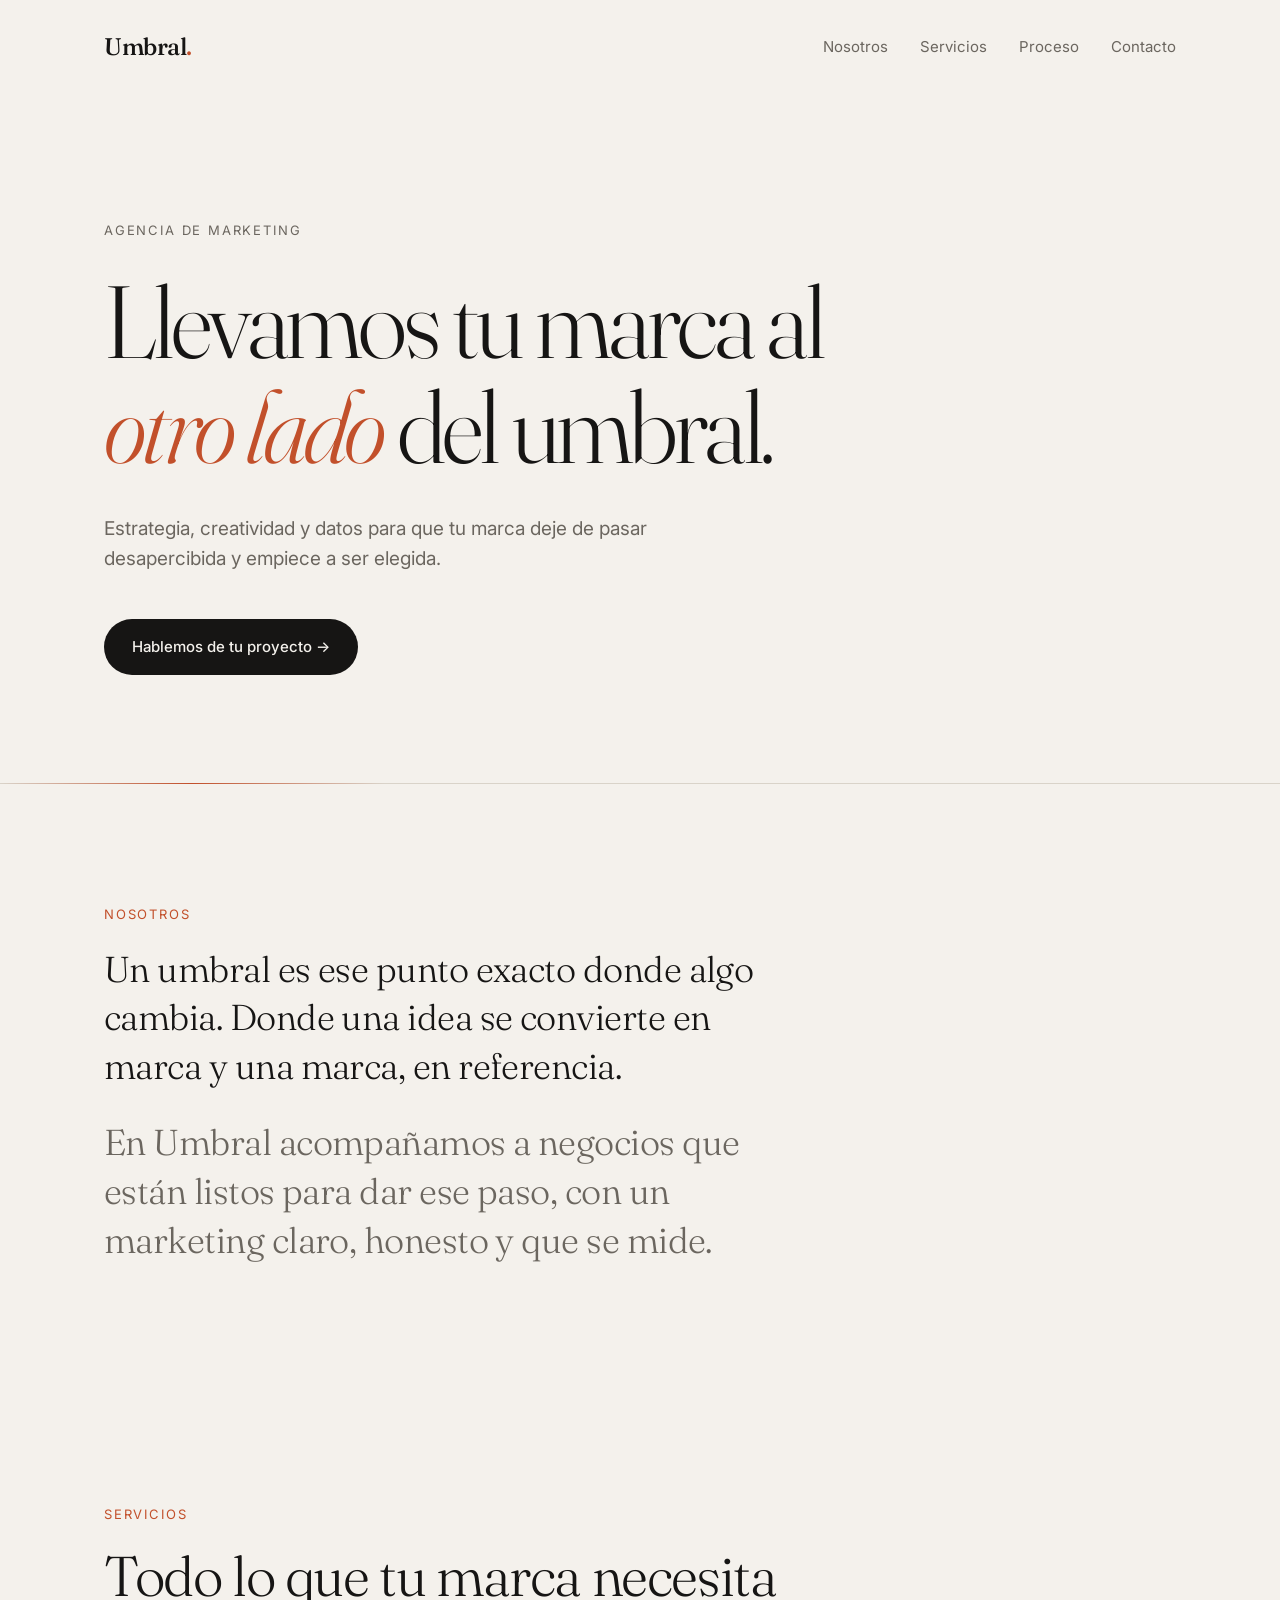
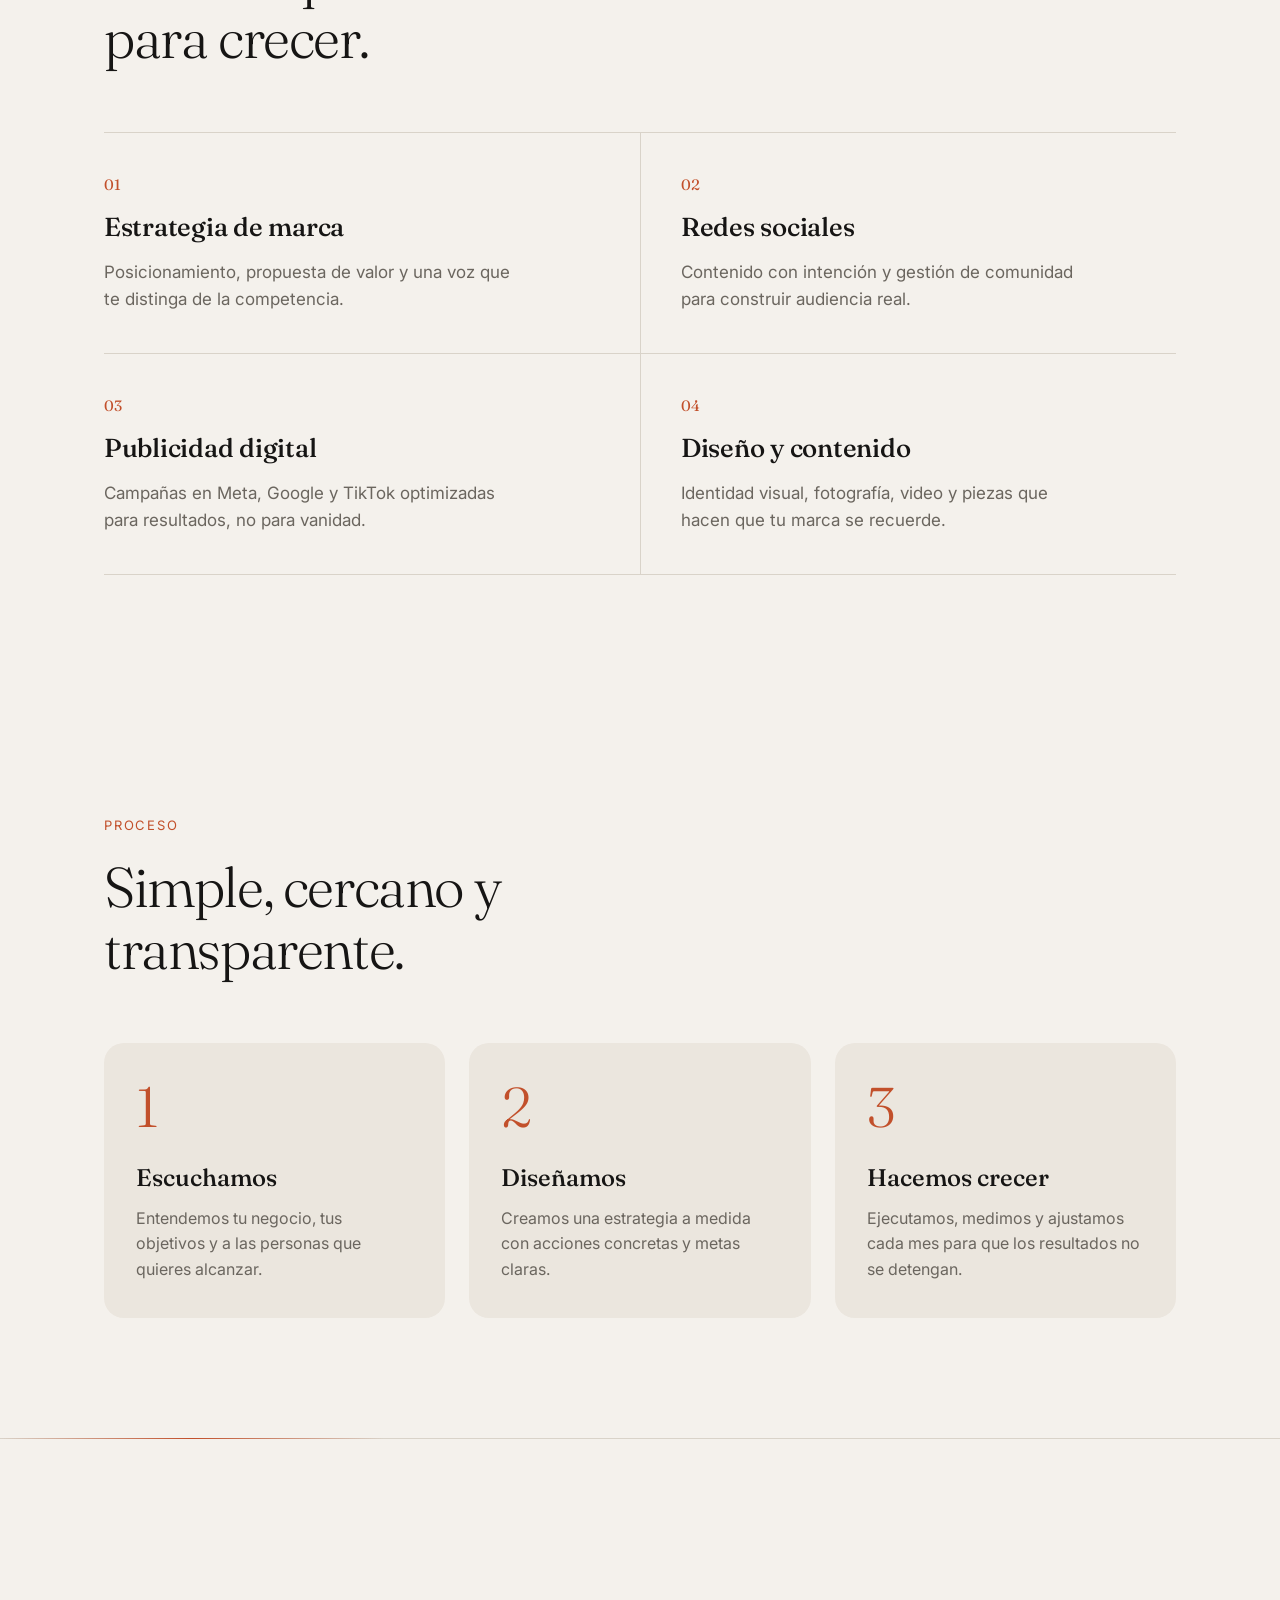
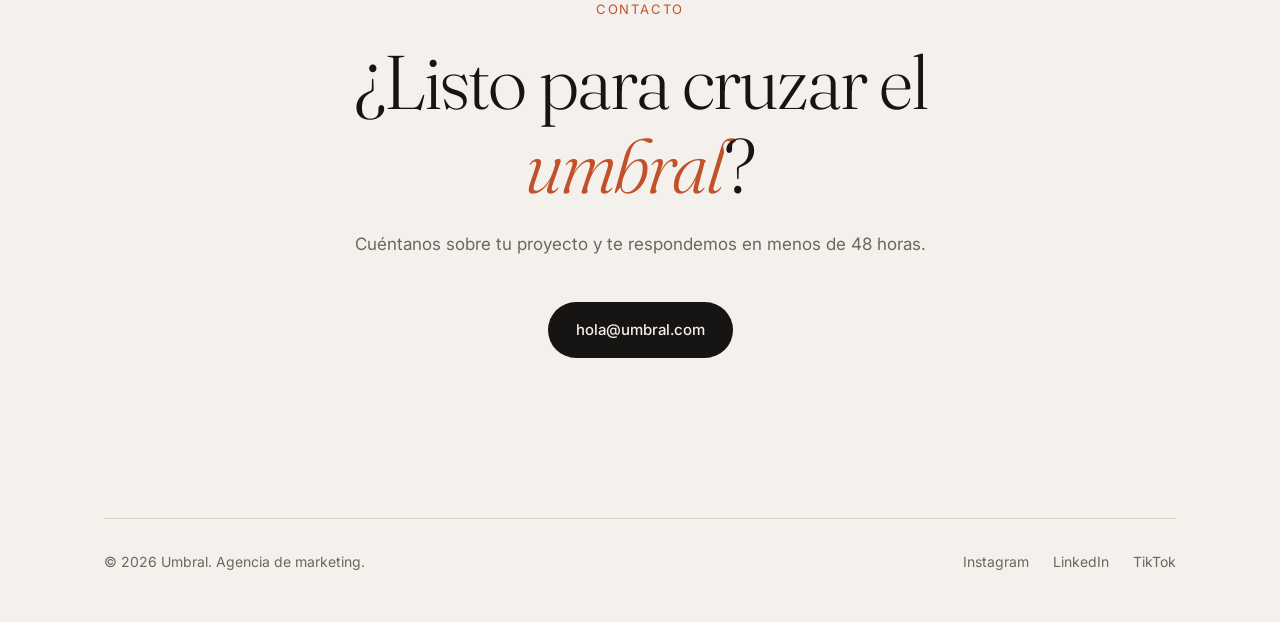
==== index.html @ da2698f1 "Add Umbral landing page Co-Authored-By: Claude Opus 5.5 <noreply@anthropic.com> Claude-Session: http" ====
<!doctype html>
<html lang="es">
<head>
  <meta charset="utf-8">
  <meta name="viewport" content="width=device-width, initial-scale=1">
  <title>Umbral — Agencia de marketing</title>
  <meta name="description" content="Umbral es una agencia de marketing que lleva a las marcas al siguiente nivel: estrategia, contenido, redes y performance.">
  <link rel="preconnect" href="https://fonts.googleapis.com">
  <link rel="preconnect" href="https://fonts.gstatic.com" crossorigin>
  <link href="https://fonts.googleapis.com/css2?family=Fraunces:opsz,wght@9..144,300;9..144,500&family=Inter:wght@400;500&display=swap" rel="stylesheet">
  <style>
    :root {
      --bg: #f4f1ec;
      --ink: #161514;
      --muted: #6b665f;
      --line: #d9d3c9;
      --accent: #c2502b;
      --card: #ebe6de;
      --serif: "Fraunces", Georgia, serif;
      --sans: "Inter", system-ui, -apple-system, sans-serif;
    }
    @media (prefers-color-scheme: dark) {
      :root {
        --bg: #121110;
        --ink: #f1ede6;
        --muted: #9a948b;
        --line: #2c2a27;
        --accent: #e0714b;
        --card: #1b1a18;
      }
    }

    * { box-sizing: border-box; margin: 0; padding: 0; }
    html { scroll-behavior: smooth; }
    body {
      background: var(--bg);
      color: var(--ink);
      font-family: var(--sans);
      font-size: 17px;
      line-height: 1.6;
      -webkit-font-smoothing: antialiased;
    }
    a { color: inherit; text-decoration: none; }
    .wrap { max-width: 1120px; margin: 0 auto; padding: 0 24px; }

    /* Nav */
    nav {
      display: flex; justify-content: space-between; align-items: center;
      padding: 28px 0;
    }
    .logo { font-family: var(--serif); font-size: 24px; font-weight: 500; letter-spacing: -0.02em; }
    .logo span { color: var(--accent); }
    nav ul { list-style: none; display: flex; gap: 32px; font-size: 15px; color: var(--muted); }
    nav ul a:hover { color: var(--ink); }

    /* Hero */
    .hero { padding: 14vh 0 12vh; position: relative; }
    .eyebrow {
      font-size: 13px; letter-spacing: 0.14em; text-transform: uppercase;
      color: var(--muted); margin-bottom: 28px;
    }
    h1 {
      font-family: var(--serif); font-weight: 300;
      font-size: clamp(44px, 8vw, 104px);
      line-height: 1.02; letter-spacing: -0.035em;
      max-width: 14ch;
    }
    h1 em { font-style: italic; color: var(--accent); }
    .hero p {
      margin-top: 36px; max-width: 46ch; color: var(--muted); font-size: 19px;
    }
    .btn {
      display: inline-flex; align-items: center; gap: 10px;
      margin-top: 44px; padding: 16px 28px;
      background: var(--ink); color: var(--bg);
      border-radius: 999px; font-size: 15px; font-weight: 500;
      transition: transform .25s ease, background .25s ease;
    }
    .btn:hover { background: var(--accent); transform: translateY(-2px); }

    /* Threshold line */
    .threshold {
      height: 1px; background: var(--line); position: relative; overflow: hidden;
    }
    .threshold::after {
      content: ""; position: absolute; inset: 0; width: 30%;
      background: linear-gradient(90deg, transparent, var(--accent), transparent);
      animation: sweep 6s ease-in-out infinite;
    }
    @keyframes sweep { from { transform: translateX(-100%); } to { transform: translateX(340%); } }

    /* Sections */
    section { padding: 120px 0; }
    .label {
      font-size: 13px; letter-spacing: 0.14em; text-transform: uppercase;
      color: var(--accent); margin-bottom: 20px;
    }
    h2 {
      font-family: var(--serif); font-weight: 300;
      font-size: clamp(32px, 4.5vw, 56px); line-height: 1.1; letter-spacing: -0.025em;
      max-width: 20ch;
    }

    .manifesto p {
      font-family: var(--serif); font-weight: 300;
      font-size: clamp(24px, 3vw, 36px); line-height: 1.35; letter-spacing: -0.015em;
      max-width: 30ch;
    }
    .manifesto p + p { margin-top: 28px; color: var(--muted); }

    .services-grid {
      display: grid; grid-template-columns: repeat(2, 1fr);
      margin-top: 64px; border-top: 1px solid var(--line);
    }
    .service {
      padding: 40px 40px 40px 0; border-bottom: 1px solid var(--line);
    }
    .service:nth-child(even) { padding: 40px 0 40px 40px; border-left: 1px solid var(--line); }
    .service .num { font-family: var(--serif); color: var(--accent); font-size: 15px; }
    .service h3 {
      font-family: var(--serif); font-weight: 500; font-size: 26px;
      letter-spacing: -0.01em; margin: 10px 0 10px;
    }
    .service p { color: var(--muted); max-width: 38ch; }

    .steps {
      display: grid; grid-template-columns: repeat(3, 1fr); gap: 24px; margin-top: 64px;
    }
    .step { background: var(--card); border-radius: 20px; padding: 36px 32px; }
    .step .num {
      font-family: var(--serif); font-size: 56px; font-weight: 300;
      color: var(--accent); line-height: 1;
    }
    .step h3 { font-family: var(--serif); font-weight: 500; font-size: 24px; margin: 24px 0 8px; }
    .step p { color: var(--muted); font-size: 16px; }

    /* CTA */
    .cta { text-align: center; padding: 160px 0; }
    .cta h2 { margin: 0 auto; max-width: 16ch; font-size: clamp(38px, 6vw, 76px); }
    .cta h2 em { font-style: italic; color: var(--accent); }
    .cta p { color: var(--muted); margin-top: 24px; }

    footer {
      display: flex; justify-content: space-between; flex-wrap: wrap; gap: 16px;
      padding: 32px 0 48px; font-size: 14px; color: var(--muted);
      border-top: 1px solid var(--line);
    }
    footer .links { display: flex; gap: 24px; }
    footer a:hover { color: var(--ink); }

    /* Reveal on scroll */
    .reveal { opacity: 0; transform: translateY(24px); transition: opacity .9s ease, transform .9s ease; }
    .reveal.in { opacity: 1; transform: none; }
    @media (prefers-reduced-motion: reduce) {
      .reveal { opacity: 1; transform: none; transition: none; }
      .threshold::after { animation: none; }
    }

    /* Responsive */
    @media (max-width: 760px) {
      body { font-size: 16px; }
      .wrap { padding: 0 16px; }
      nav ul { display: none; }
      section { padding: 80px 0; }
      .services-grid { grid-template-columns: 1fr; }
      .service, .service:nth-child(even) { padding: 32px 0; border-left: none; }
      .steps { grid-template-columns: 1fr; }
      .cta { padding: 110px 0; }
    }
  </style>
</head>
<body>
  <div class="wrap">
    <nav>
      <a href="#" class="logo">Umbral<span>.</span></a>
      <ul>
        <li><a href="#nosotros">Nosotros</a></li>
        <li><a href="#servicios">Servicios</a></li>
        <li><a href="#proceso">Proceso</a></li>
        <li><a href="#contacto">Contacto</a></li>
      </ul>
    </nav>

    <header class="hero">
      <div class="eyebrow">Agencia de marketing</div>
      <h1>Llevamos tu marca al <em>otro lado</em> del umbral.</h1>
      <p>Estrategia, creatividad y datos para que tu marca deje de pasar desapercibida y empiece a ser elegida.</p>
      <a href="#contacto" class="btn">Hablemos de tu proyecto →</a>
    </header>
  </div>

  <div class="threshold"></div>

  <div class="wrap">
    <section id="nosotros" class="manifesto reveal">
      <div class="label">Nosotros</div>
      <p>Un umbral es ese punto exacto donde algo cambia. Donde una idea se convierte en marca y una marca, en referencia.</p>
      <p>En Umbral acompañamos a negocios que están listos para dar ese paso, con un marketing claro, honesto y que se mide.</p>
    </section>

    <section id="servicios">
      <div class="reveal">
        <div class="label">Servicios</div>
        <h2>Todo lo que tu marca necesita para crecer.</h2>
      </div>
      <div class="services-grid">
        <div class="service reveal">
          <div class="num">01</div>
          <h3>Estrategia de marca</h3>
          <p>Posicionamiento, propuesta de valor y una voz que te distinga de la competencia.</p>
        </div>
        <div class="service reveal">
          <div class="num">02</div>
          <h3>Redes sociales</h3>
          <p>Contenido con intención y gestión de comunidad para construir audiencia real.</p>
        </div>
        <div class="service reveal">
          <div class="num">03</div>
          <h3>Publicidad digital</h3>
          <p>Campañas en Meta, Google y TikTok optimizadas para resultados, no para vanidad.</p>
        </div>
        <div class="service reveal">
          <div class="num">04</div>
          <h3>Diseño y contenido</h3>
          <p>Identidad visual, fotografía, video y piezas que hacen que tu marca se recuerde.</p>
        </div>
      </div>
    </section>

    <section id="proceso">
      <div class="reveal">
        <div class="label">Proceso</div>
        <h2>Simple, cercano y transparente.</h2>
      </div>
      <div class="steps">
        <div class="step reveal">
          <div class="num">1</div>
          <h3>Escuchamos</h3>
          <p>Entendemos tu negocio, tus objetivos y a las personas que quieres alcanzar.</p>
        </div>
        <div class="step reveal">
          <div class="num">2</div>
          <h3>Diseñamos</h3>
          <p>Creamos una estrategia a medida con acciones concretas y metas claras.</p>
        </div>
        <div class="step reveal">
          <div class="num">3</div>
          <h3>Hacemos crecer</h3>
          <p>Ejecutamos, medimos y ajustamos cada mes para que los resultados no se detengan.</p>
        </div>
      </div>
    </section>
  </div>

  <div class="threshold"></div>

  <div class="wrap">
    <section id="contacto" class="cta reveal">
      <div class="label">Contacto</div>
      <h2>¿Listo para cruzar el <em>umbral</em>?</h2>
      <p>Cuéntanos sobre tu proyecto y te respondemos en menos de 48 horas.</p>
      <a href="mailto:hola@umbral.com" class="btn">hola@umbral.com</a>
    </section>

    <footer>
      <span>© <span id="year">2026</span> Umbral. Agencia de marketing.</span>
      <div class="links">
        <a href="#">Instagram</a>
        <a href="#">LinkedIn</a>
        <a href="#">TikTok</a>
      </div>
    </footer>
  </div>

  <script>
    document.getElementById("year").textContent = new Date().getFullYear();
    const io = new IntersectionObserver((entries) => {
      entries.forEach((e) => {
        if (e.isIntersecting) { e.target.classList.add("in"); io.unobserve(e.target); }
      });
    }, { threshold: 0.15 });
    document.querySelectorAll(".reveal").forEach((el) => io.observe(el));
  </script>
</body>
</html>
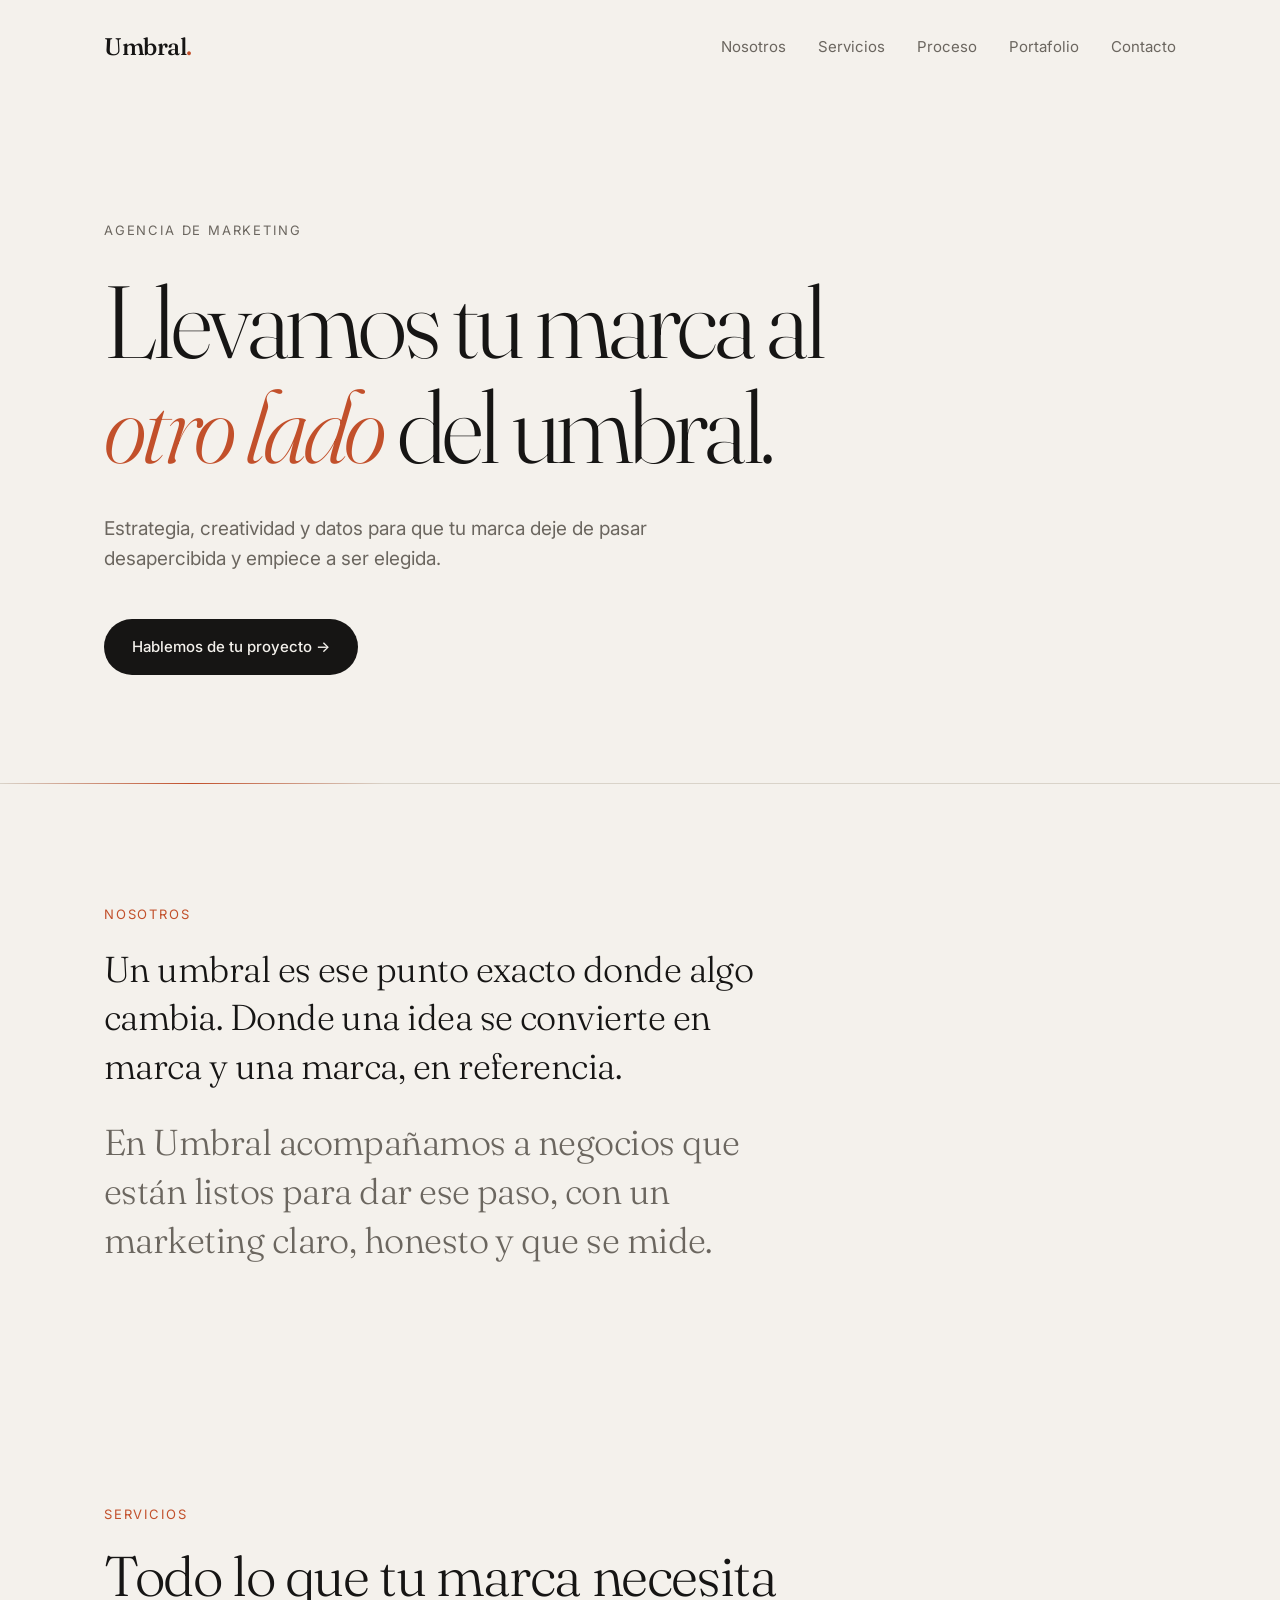
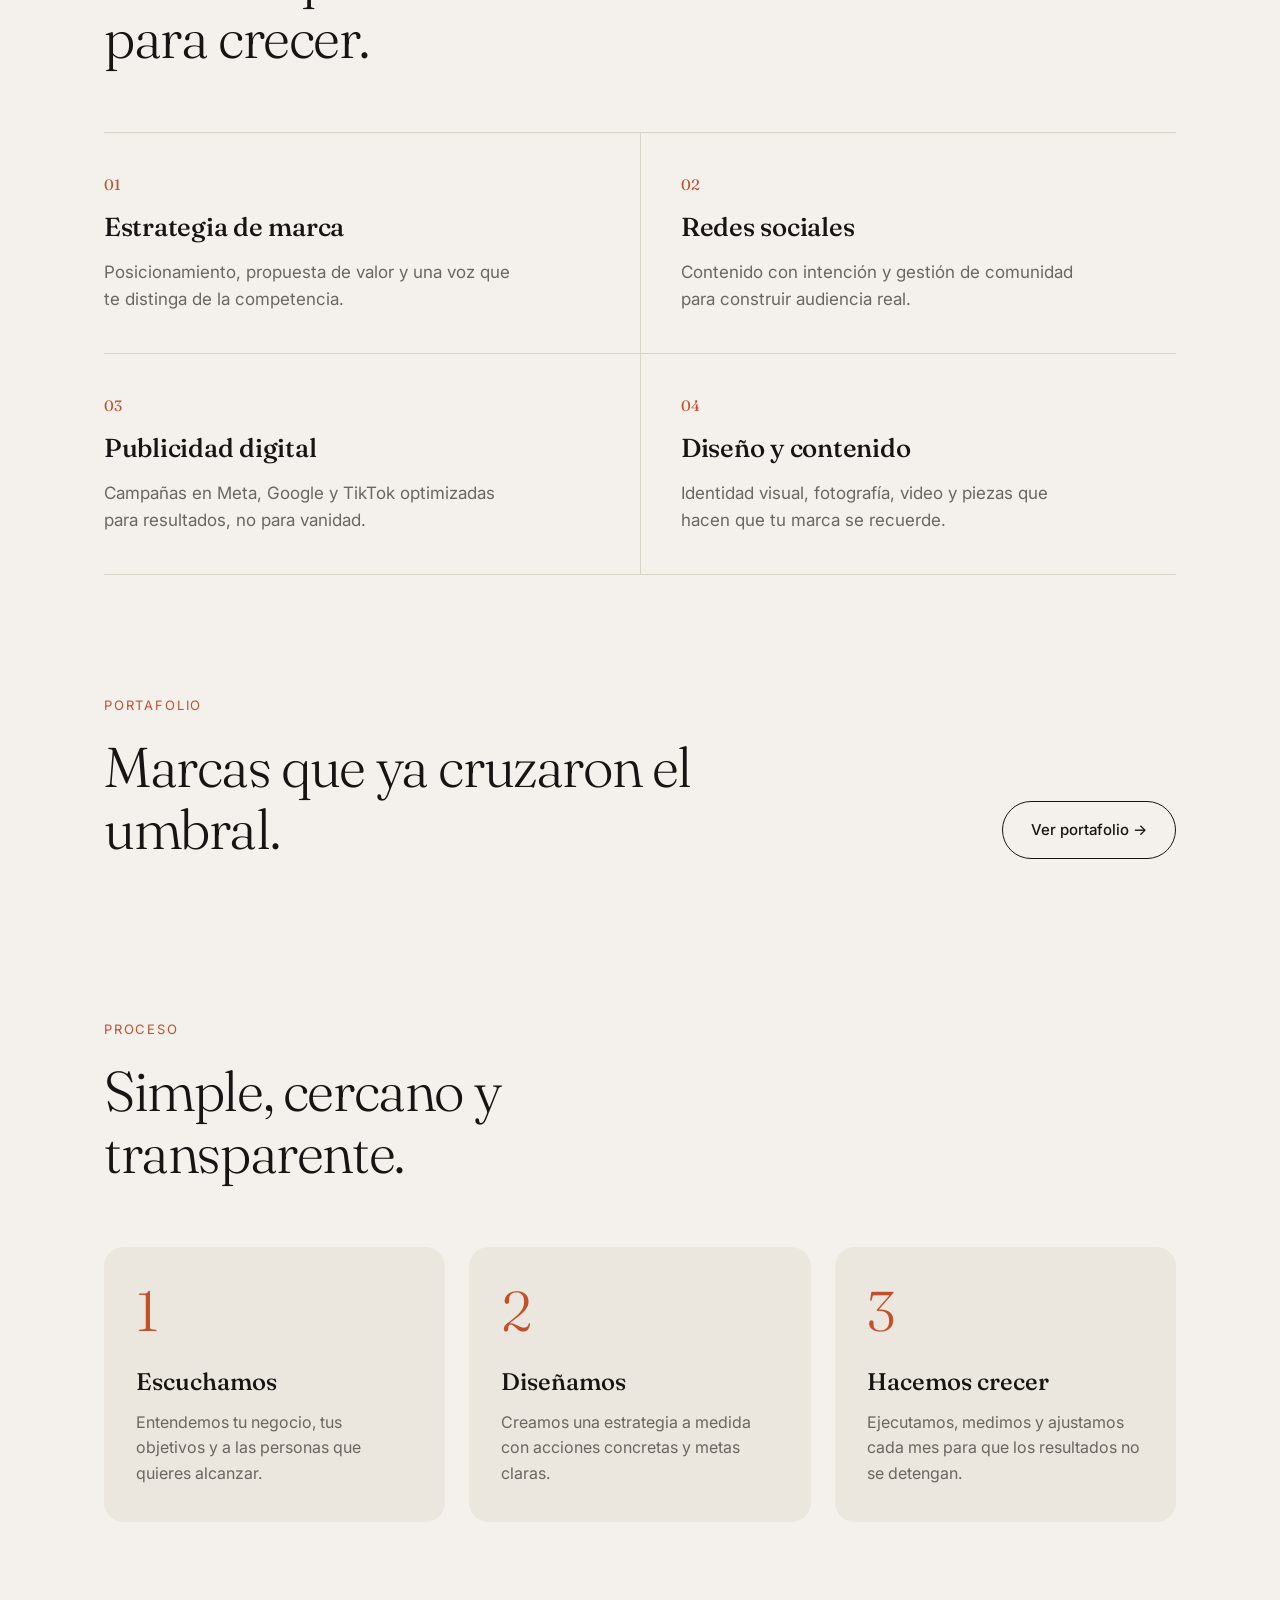
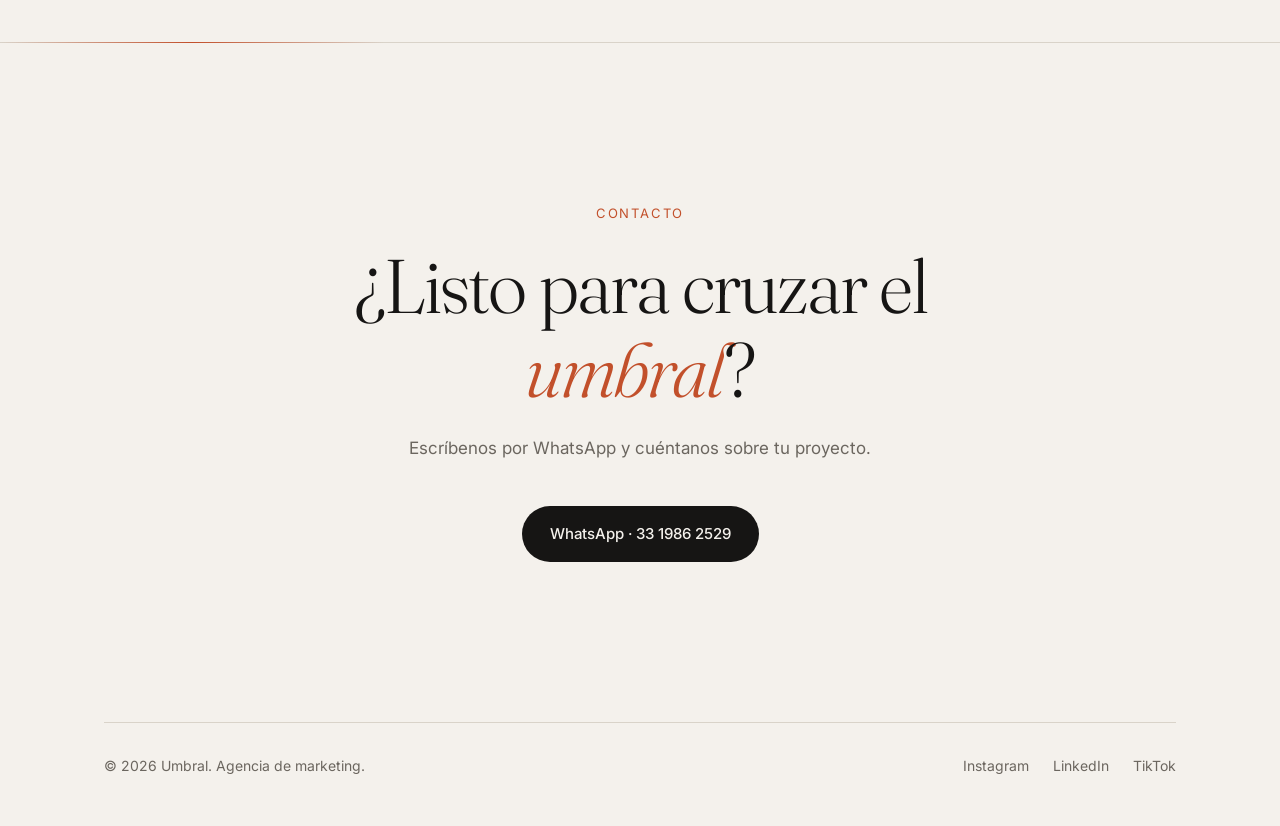
==== commit 20f0ce5e: "Add portfolio page, WhatsApp contact and shared stylesheet Co-Authored-By: Claude Opus 5.5 <noreply@" ====
--- a/index.html
+++ b/index.html
@@ -8,166 +8,7 @@
   <link rel="preconnect" href="https://fonts.googleapis.com">
   <link rel="preconnect" href="https://fonts.gstatic.com" crossorigin>
   <link href="https://fonts.googleapis.com/css2?family=Fraunces:opsz,wght@9..144,300;9..144,500&family=Inter:wght@400;500&display=swap" rel="stylesheet">
-  <style>
-    :root {
-      --bg: #f4f1ec;
-      --ink: #161514;
-      --muted: #6b665f;
-      --line: #d9d3c9;
-      --accent: #c2502b;
-      --card: #ebe6de;
-      --serif: "Fraunces", Georgia, serif;
-      --sans: "Inter", system-ui, -apple-system, sans-serif;
-    }
-    @media (prefers-color-scheme: dark) {
-      :root {
-        --bg: #121110;
-        --ink: #f1ede6;
-        --muted: #9a948b;
-        --line: #2c2a27;
-        --accent: #e0714b;
-        --card: #1b1a18;
-      }
-    }
-
-    * { box-sizing: border-box; margin: 0; padding: 0; }
-    html { scroll-behavior: smooth; }
-    body {
-      background: var(--bg);
-      color: var(--ink);
-      font-family: var(--sans);
-      font-size: 17px;
-      line-height: 1.6;
-      -webkit-font-smoothing: antialiased;
-    }
-    a { color: inherit; text-decoration: none; }
-    .wrap { max-width: 1120px; margin: 0 auto; padding: 0 24px; }
-
-    /* Nav */
-    nav {
-      display: flex; justify-content: space-between; align-items: center;
-      padding: 28px 0;
-    }
-    .logo { font-family: var(--serif); font-size: 24px; font-weight: 500; letter-spacing: -0.02em; }
-    .logo span { color: var(--accent); }
-    nav ul { list-style: none; display: flex; gap: 32px; font-size: 15px; color: var(--muted); }
-    nav ul a:hover { color: var(--ink); }
-
-    /* Hero */
-    .hero { padding: 14vh 0 12vh; position: relative; }
-    .eyebrow {
-      font-size: 13px; letter-spacing: 0.14em; text-transform: uppercase;
-      color: var(--muted); margin-bottom: 28px;
-    }
-    h1 {
-      font-family: var(--serif); font-weight: 300;
-      font-size: clamp(44px, 8vw, 104px);
-      line-height: 1.02; letter-spacing: -0.035em;
-      max-width: 14ch;
-    }
-    h1 em { font-style: italic; color: var(--accent); }
-    .hero p {
-      margin-top: 36px; max-width: 46ch; color: var(--muted); font-size: 19px;
-    }
-    .btn {
-      display: inline-flex; align-items: center; gap: 10px;
-      margin-top: 44px; padding: 16px 28px;
-      background: var(--ink); color: var(--bg);
-      border-radius: 999px; font-size: 15px; font-weight: 500;
-      transition: transform .25s ease, background .25s ease;
-    }
-    .btn:hover { background: var(--accent); transform: translateY(-2px); }
-
-    /* Threshold line */
-    .threshold {
-      height: 1px; background: var(--line); position: relative; overflow: hidden;
-    }
-    .threshold::after {
-      content: ""; position: absolute; inset: 0; width: 30%;
-      background: linear-gradient(90deg, transparent, var(--accent), transparent);
-      animation: sweep 6s ease-in-out infinite;
-    }
-    @keyframes sweep { from { transform: translateX(-100%); } to { transform: translateX(340%); } }
-
-    /* Sections */
-    section { padding: 120px 0; }
-    .label {
-      font-size: 13px; letter-spacing: 0.14em; text-transform: uppercase;
-      color: var(--accent); margin-bottom: 20px;
-    }
-    h2 {
-      font-family: var(--serif); font-weight: 300;
-      font-size: clamp(32px, 4.5vw, 56px); line-height: 1.1; letter-spacing: -0.025em;
-      max-width: 20ch;
-    }
-
-    .manifesto p {
-      font-family: var(--serif); font-weight: 300;
-      font-size: clamp(24px, 3vw, 36px); line-height: 1.35; letter-spacing: -0.015em;
-      max-width: 30ch;
-    }
-    .manifesto p + p { margin-top: 28px; color: var(--muted); }
-
-    .services-grid {
-      display: grid; grid-template-columns: repeat(2, 1fr);
-      margin-top: 64px; border-top: 1px solid var(--line);
-    }
-    .service {
-      padding: 40px 40px 40px 0; border-bottom: 1px solid var(--line);
-    }
-    .service:nth-child(even) { padding: 40px 0 40px 40px; border-left: 1px solid var(--line); }
-    .service .num { font-family: var(--serif); color: var(--accent); font-size: 15px; }
-    .service h3 {
-      font-family: var(--serif); font-weight: 500; font-size: 26px;
-      letter-spacing: -0.01em; margin: 10px 0 10px;
-    }
-    .service p { color: var(--muted); max-width: 38ch; }
-
-    .steps {
-      display: grid; grid-template-columns: repeat(3, 1fr); gap: 24px; margin-top: 64px;
-    }
-    .step { background: var(--card); border-radius: 20px; padding: 36px 32px; }
-    .step .num {
-      font-family: var(--serif); font-size: 56px; font-weight: 300;
-      color: var(--accent); line-height: 1;
-    }
-    .step h3 { font-family: var(--serif); font-weight: 500; font-size: 24px; margin: 24px 0 8px; }
-    .step p { color: var(--muted); font-size: 16px; }
-
-    /* CTA */
-    .cta { text-align: center; padding: 160px 0; }
-    .cta h2 { margin: 0 auto; max-width: 16ch; font-size: clamp(38px, 6vw, 76px); }
-    .cta h2 em { font-style: italic; color: var(--accent); }
-    .cta p { color: var(--muted); margin-top: 24px; }
-
-    footer {
-      display: flex; justify-content: space-between; flex-wrap: wrap; gap: 16px;
-      padding: 32px 0 48px; font-size: 14px; color: var(--muted);
-      border-top: 1px solid var(--line);
-    }
-    footer .links { display: flex; gap: 24px; }
-    footer a:hover { color: var(--ink); }
-
-    /* Reveal on scroll */
-    .reveal { opacity: 0; transform: translateY(24px); transition: opacity .9s ease, transform .9s ease; }
-    .reveal.in { opacity: 1; transform: none; }
-    @media (prefers-reduced-motion: reduce) {
-      .reveal { opacity: 1; transform: none; transition: none; }
-      .threshold::after { animation: none; }
-    }
-
-    /* Responsive */
-    @media (max-width: 760px) {
-      body { font-size: 16px; }
-      .wrap { padding: 0 16px; }
-      nav ul { display: none; }
-      section { padding: 80px 0; }
-      .services-grid { grid-template-columns: 1fr; }
-      .service, .service:nth-child(even) { padding: 32px 0; border-left: none; }
-      .steps { grid-template-columns: 1fr; }
-      .cta { padding: 110px 0; }
-    }
-  </style>
+  <link rel="stylesheet" href="styles.css">
 </head>
 <body>
   <div class="wrap">
@@ -177,6 +18,7 @@
         <li><a href="#nosotros">Nosotros</a></li>
         <li><a href="#servicios">Servicios</a></li>
         <li><a href="#proceso">Proceso</a></li>
+        <li><a href="portafolio.html">Portafolio</a></li>
         <li><a href="#contacto">Contacto</a></li>
       </ul>
     </nav>
@@ -227,6 +69,14 @@
       </div>
     </section>
 
+    <section class="teaser reveal">
+      <div>
+        <div class="label">Portafolio</div>
+        <h2>Marcas que ya cruzaron el umbral.</h2>
+      </div>
+      <a href="portafolio.html" class="btn btn-outline">Ver portafolio →</a>
+    </section>
+
     <section id="proceso">
       <div class="reveal">
         <div class="label">Proceso</div>
@@ -258,8 +108,8 @@
     <section id="contacto" class="cta reveal">
       <div class="label">Contacto</div>
       <h2>¿Listo para cruzar el <em>umbral</em>?</h2>
-      <p>Cuéntanos sobre tu proyecto y te respondemos en menos de 48 horas.</p>
-      <a href="mailto:hola@umbral.com" class="btn">hola@umbral.com</a>
+      <p>Escríbenos por WhatsApp y cuéntanos sobre tu proyecto.</p>
+      <a href="https://wa.me/523319862529?text=Hola%20Umbral%2C%20me%20interesa%20hablar%20sobre%20un%20proyecto." class="btn" target="_blank" rel="noopener">WhatsApp · 33 1986 2529</a>
     </section>
 
     <footer>
--- a/styles.css
+++ b/styles.css
@@ -0,0 +1,214 @@
+:root {
+  --bg: #f4f1ec;
+  --ink: #161514;
+  --muted: #6b665f;
+  --line: #d9d3c9;
+  --accent: #c2502b;
+  --card: #ebe6de;
+  --serif: "Fraunces", Georgia, serif;
+  --sans: "Inter", system-ui, -apple-system, sans-serif;
+}
+@media (prefers-color-scheme: dark) {
+  :root {
+    --bg: #121110;
+    --ink: #f1ede6;
+    --muted: #9a948b;
+    --line: #2c2a27;
+    --accent: #e0714b;
+    --card: #1b1a18;
+  }
+}
+
+* { box-sizing: border-box; margin: 0; padding: 0; }
+html { scroll-behavior: smooth; }
+body {
+  background: var(--bg);
+  color: var(--ink);
+  font-family: var(--sans);
+  font-size: 17px;
+  line-height: 1.6;
+  -webkit-font-smoothing: antialiased;
+}
+a { color: inherit; text-decoration: none; }
+.wrap { max-width: 1120px; margin: 0 auto; padding: 0 24px; }
+
+/* Nav */
+nav {
+  display: flex; justify-content: space-between; align-items: center;
+  padding: 28px 0;
+}
+.logo { font-family: var(--serif); font-size: 24px; font-weight: 500; letter-spacing: -0.02em; }
+.logo span { color: var(--accent); }
+nav ul { list-style: none; display: flex; gap: 32px; font-size: 15px; color: var(--muted); }
+nav ul a:hover { color: var(--ink); }
+
+/* Hero */
+.hero { padding: 14vh 0 12vh; position: relative; }
+.eyebrow {
+  font-size: 13px; letter-spacing: 0.14em; text-transform: uppercase;
+  color: var(--muted); margin-bottom: 28px;
+}
+h1 {
+  font-family: var(--serif); font-weight: 300;
+  font-size: clamp(44px, 8vw, 104px);
+  line-height: 1.02; letter-spacing: -0.035em;
+  max-width: 14ch;
+}
+h1 em { font-style: italic; color: var(--accent); }
+.hero p {
+  margin-top: 36px; max-width: 46ch; color: var(--muted); font-size: 19px;
+}
+.btn {
+  display: inline-flex; align-items: center; gap: 10px;
+  margin-top: 44px; padding: 16px 28px;
+  background: var(--ink); color: var(--bg);
+  border-radius: 999px; font-size: 15px; font-weight: 500;
+  transition: transform .25s ease, background .25s ease;
+}
+.btn:hover { background: var(--accent); transform: translateY(-2px); }
+
+/* Threshold line */
+.threshold {
+  height: 1px; background: var(--line); position: relative; overflow: hidden;
+}
+.threshold::after {
+  content: ""; position: absolute; inset: 0; width: 30%;
+  background: linear-gradient(90deg, transparent, var(--accent), transparent);
+  animation: sweep 6s ease-in-out infinite;
+}
+@keyframes sweep { from { transform: translateX(-100%); } to { transform: translateX(340%); } }
+
+/* Sections */
+section { padding: 120px 0; }
+.label {
+  font-size: 13px; letter-spacing: 0.14em; text-transform: uppercase;
+  color: var(--accent); margin-bottom: 20px;
+}
+h2 {
+  font-family: var(--serif); font-weight: 300;
+  font-size: clamp(32px, 4.5vw, 56px); line-height: 1.1; letter-spacing: -0.025em;
+  max-width: 20ch;
+}
+
+.manifesto p {
+  font-family: var(--serif); font-weight: 300;
+  font-size: clamp(24px, 3vw, 36px); line-height: 1.35; letter-spacing: -0.015em;
+  max-width: 30ch;
+}
+.manifesto p + p { margin-top: 28px; color: var(--muted); }
+
+.services-grid {
+  display: grid; grid-template-columns: repeat(2, 1fr);
+  margin-top: 64px; border-top: 1px solid var(--line);
+}
+.service {
+  padding: 40px 40px 40px 0; border-bottom: 1px solid var(--line);
+}
+.service:nth-child(even) { padding: 40px 0 40px 40px; border-left: 1px solid var(--line); }
+.service .num { font-family: var(--serif); color: var(--accent); font-size: 15px; }
+.service h3 {
+  font-family: var(--serif); font-weight: 500; font-size: 26px;
+  letter-spacing: -0.01em; margin: 10px 0 10px;
+}
+.service p { color: var(--muted); max-width: 38ch; }
+
+.steps {
+  display: grid; grid-template-columns: repeat(3, 1fr); gap: 24px; margin-top: 64px;
+}
+.step { background: var(--card); border-radius: 20px; padding: 36px 32px; }
+.step .num {
+  font-family: var(--serif); font-size: 56px; font-weight: 300;
+  color: var(--accent); line-height: 1;
+}
+.step h3 { font-family: var(--serif); font-weight: 500; font-size: 24px; margin: 24px 0 8px; }
+.step p { color: var(--muted); font-size: 16px; }
+
+/* CTA */
+.cta { text-align: center; padding: 160px 0; }
+.cta h2 { margin: 0 auto; max-width: 16ch; font-size: clamp(38px, 6vw, 76px); }
+.cta h2 em { font-style: italic; color: var(--accent); }
+.cta p { color: var(--muted); margin-top: 24px; }
+
+footer {
+  display: flex; justify-content: space-between; flex-wrap: wrap; gap: 16px;
+  padding: 32px 0 48px; font-size: 14px; color: var(--muted);
+  border-top: 1px solid var(--line);
+}
+footer .links { display: flex; gap: 24px; }
+footer a:hover { color: var(--ink); }
+
+/* Reveal on scroll */
+.reveal { opacity: 0; transform: translateY(24px); transition: opacity .9s ease, transform .9s ease; }
+.reveal.in { opacity: 1; transform: none; }
+@media (prefers-reduced-motion: reduce) {
+  .reveal { opacity: 1; transform: none; transition: none; }
+  .threshold::after { animation: none; }
+}
+
+/* Responsive */
+@media (max-width: 760px) {
+  body { font-size: 16px; }
+  .wrap { padding: 0 16px; }
+  nav ul { display: none; }
+  section { padding: 80px 0; }
+  .services-grid { grid-template-columns: 1fr; }
+  .service, .service:nth-child(even) { padding: 32px 0; border-left: none; }
+  .steps { grid-template-columns: 1fr; }
+  .cta { padding: 110px 0; }
+}
+  
+
+/* Shared extras */
+.btn-outline { background: transparent; color: var(--ink); border: 1px solid var(--ink); }
+.btn-outline:hover { background: var(--ink); color: var(--bg); border-color: var(--ink); }
+nav ul a.active { color: var(--ink); }
+
+.teaser {
+  display: flex; justify-content: space-between; align-items: flex-end; gap: 32px; flex-wrap: wrap;
+  padding: 0 0 40px;
+}
+.teaser .btn { margin-top: 0; }
+
+/* Portfolio page */
+.page-head { padding: 12vh 0 64px; }
+.page-head h1 { font-size: clamp(44px, 7vw, 88px); max-width: 16ch; }
+.page-head p { margin-top: 28px; max-width: 48ch; color: var(--muted); font-size: 19px; }
+
+.filters { display: flex; flex-wrap: wrap; gap: 10px; margin-bottom: 40px; }
+.filters button {
+  font: inherit; font-size: 14px; color: var(--muted); background: transparent;
+  border: 1px solid var(--line); border-radius: 999px; padding: 8px 18px; cursor: pointer;
+  transition: all .2s ease;
+}
+.filters button:hover { color: var(--ink); border-color: var(--ink); }
+.filters button.on { background: var(--ink); color: var(--bg); border-color: var(--ink); }
+
+.projects { display: grid; grid-template-columns: repeat(2, 1fr); gap: 56px 32px; padding-bottom: 120px; }
+.project.hide { display: none; }
+.project .media {
+  aspect-ratio: 4 / 3; border-radius: 20px; overflow: hidden; position: relative;
+  background: var(--card);
+}
+.project .media img { width: 100%; height: 100%; object-fit: cover; display: block; transition: transform .8s ease; }
+.project .art {
+  position: absolute; inset: 0; display: grid; place-items: center;
+  font-family: var(--serif); font-size: clamp(40px, 6vw, 72px); font-weight: 300; font-style: italic;
+  letter-spacing: -0.03em; transition: transform .8s ease;
+}
+.project:hover .art, .project:hover .media img { transform: scale(1.04); }
+.project .meta { display: flex; justify-content: space-between; align-items: baseline; gap: 16px; margin-top: 20px; }
+.project h3 { font-family: var(--serif); font-weight: 500; font-size: 24px; letter-spacing: -0.01em; }
+.project .tag { font-size: 13px; letter-spacing: 0.1em; text-transform: uppercase; color: var(--accent); white-space: nowrap; }
+.project p { color: var(--muted); margin-top: 6px; max-width: 46ch; }
+
+.a1 { background: #2b2a27; color: #e9c9a8; }
+.a2 { background: #c2502b; color: #f4f1ec; }
+.a3 { background: #d8cfc0; color: #161514; }
+.a4 { background: #3d4a3f; color: #e6e0d4; }
+.a5 { background: #e7d8c4; color: #c2502b; }
+.a6 { background: #161514; color: #f4f1ec; }
+
+@media (max-width: 760px) {
+  .projects { grid-template-columns: 1fr; gap: 48px; padding-bottom: 80px; }
+  .page-head { padding: 8vh 0 40px; }
+}
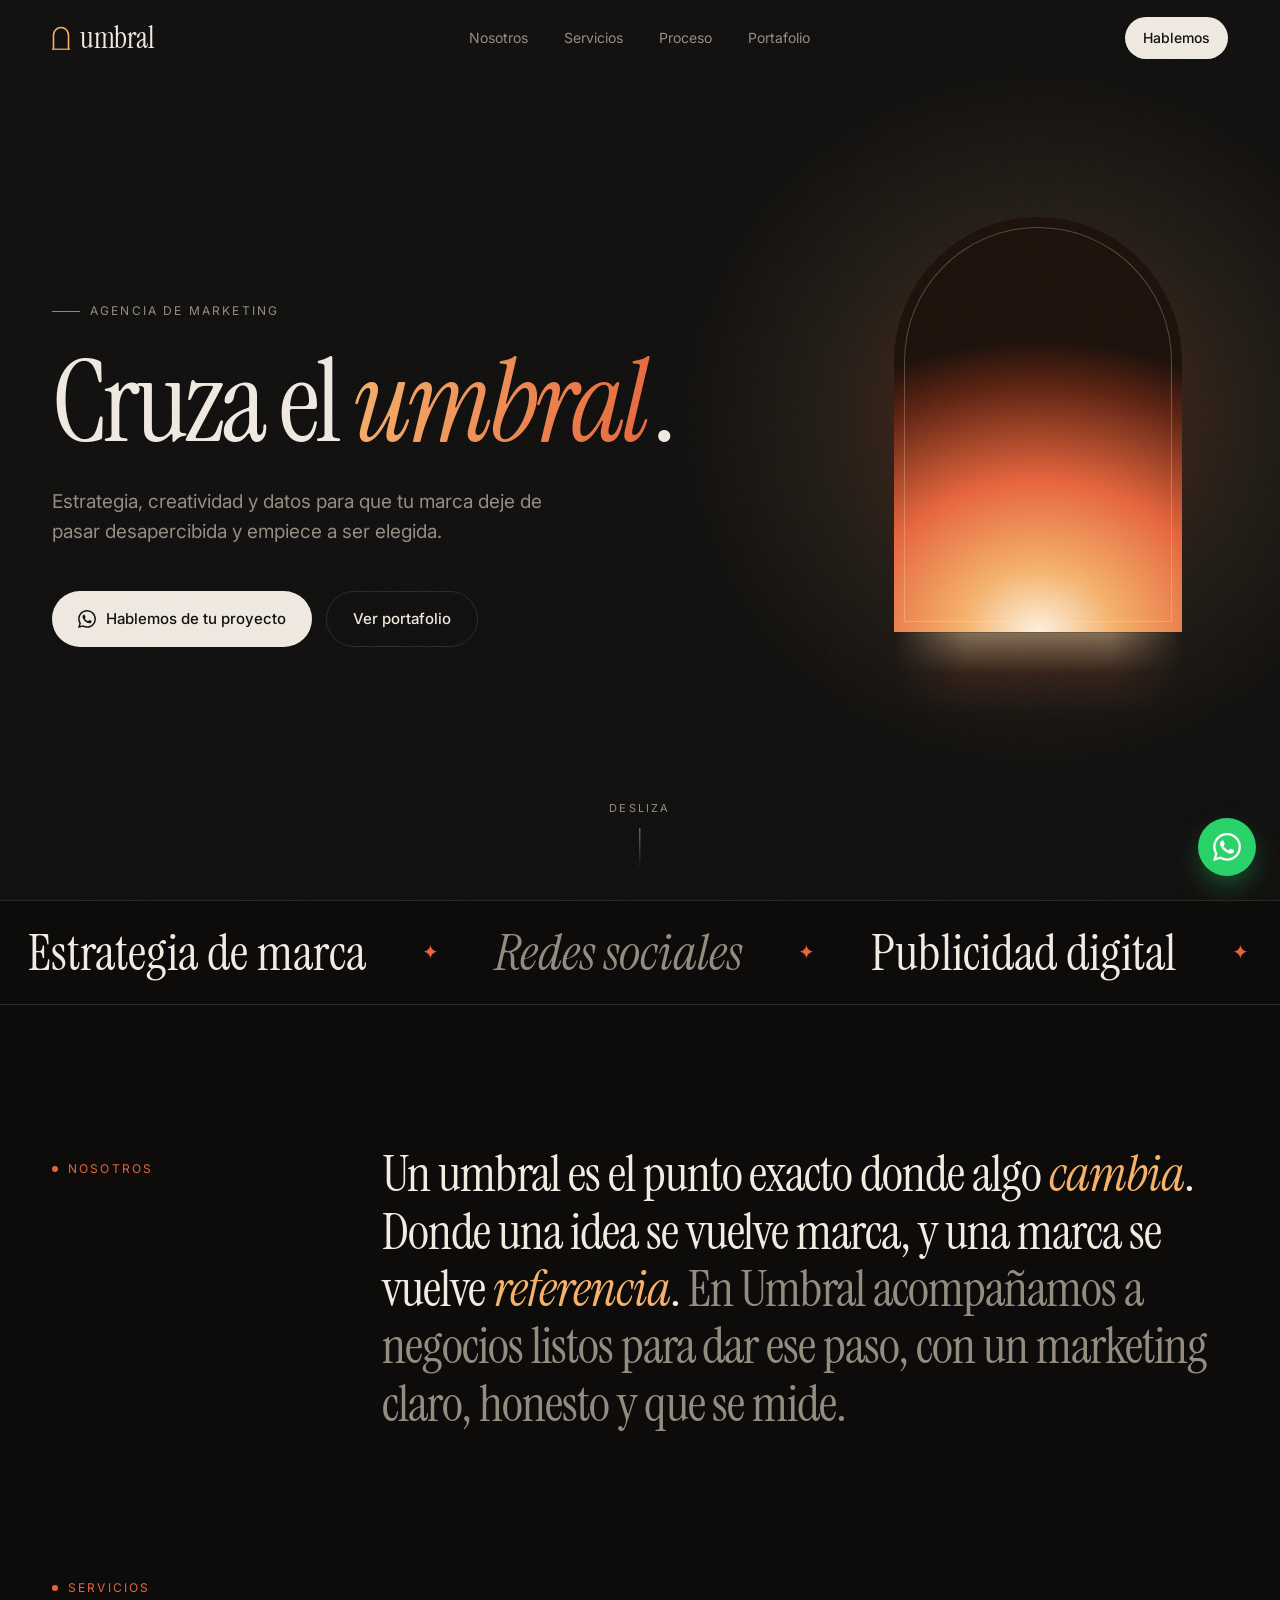
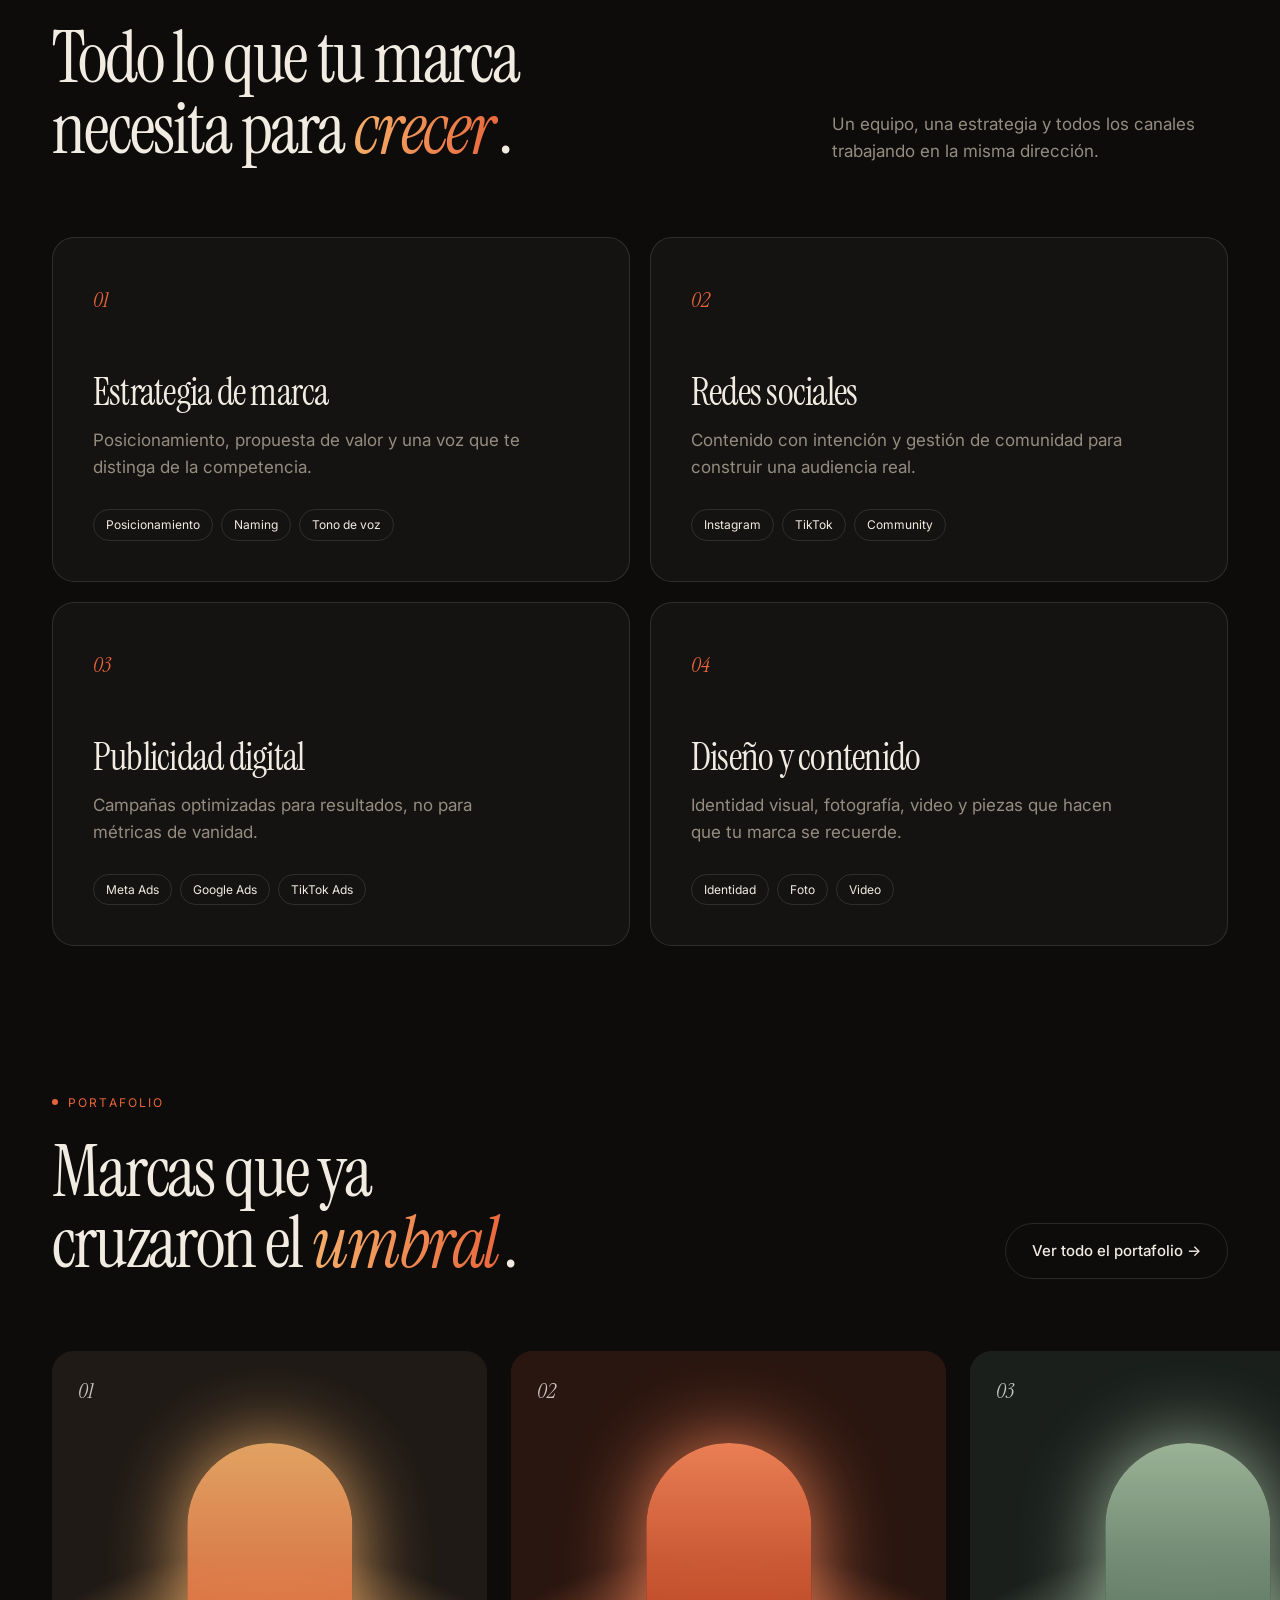
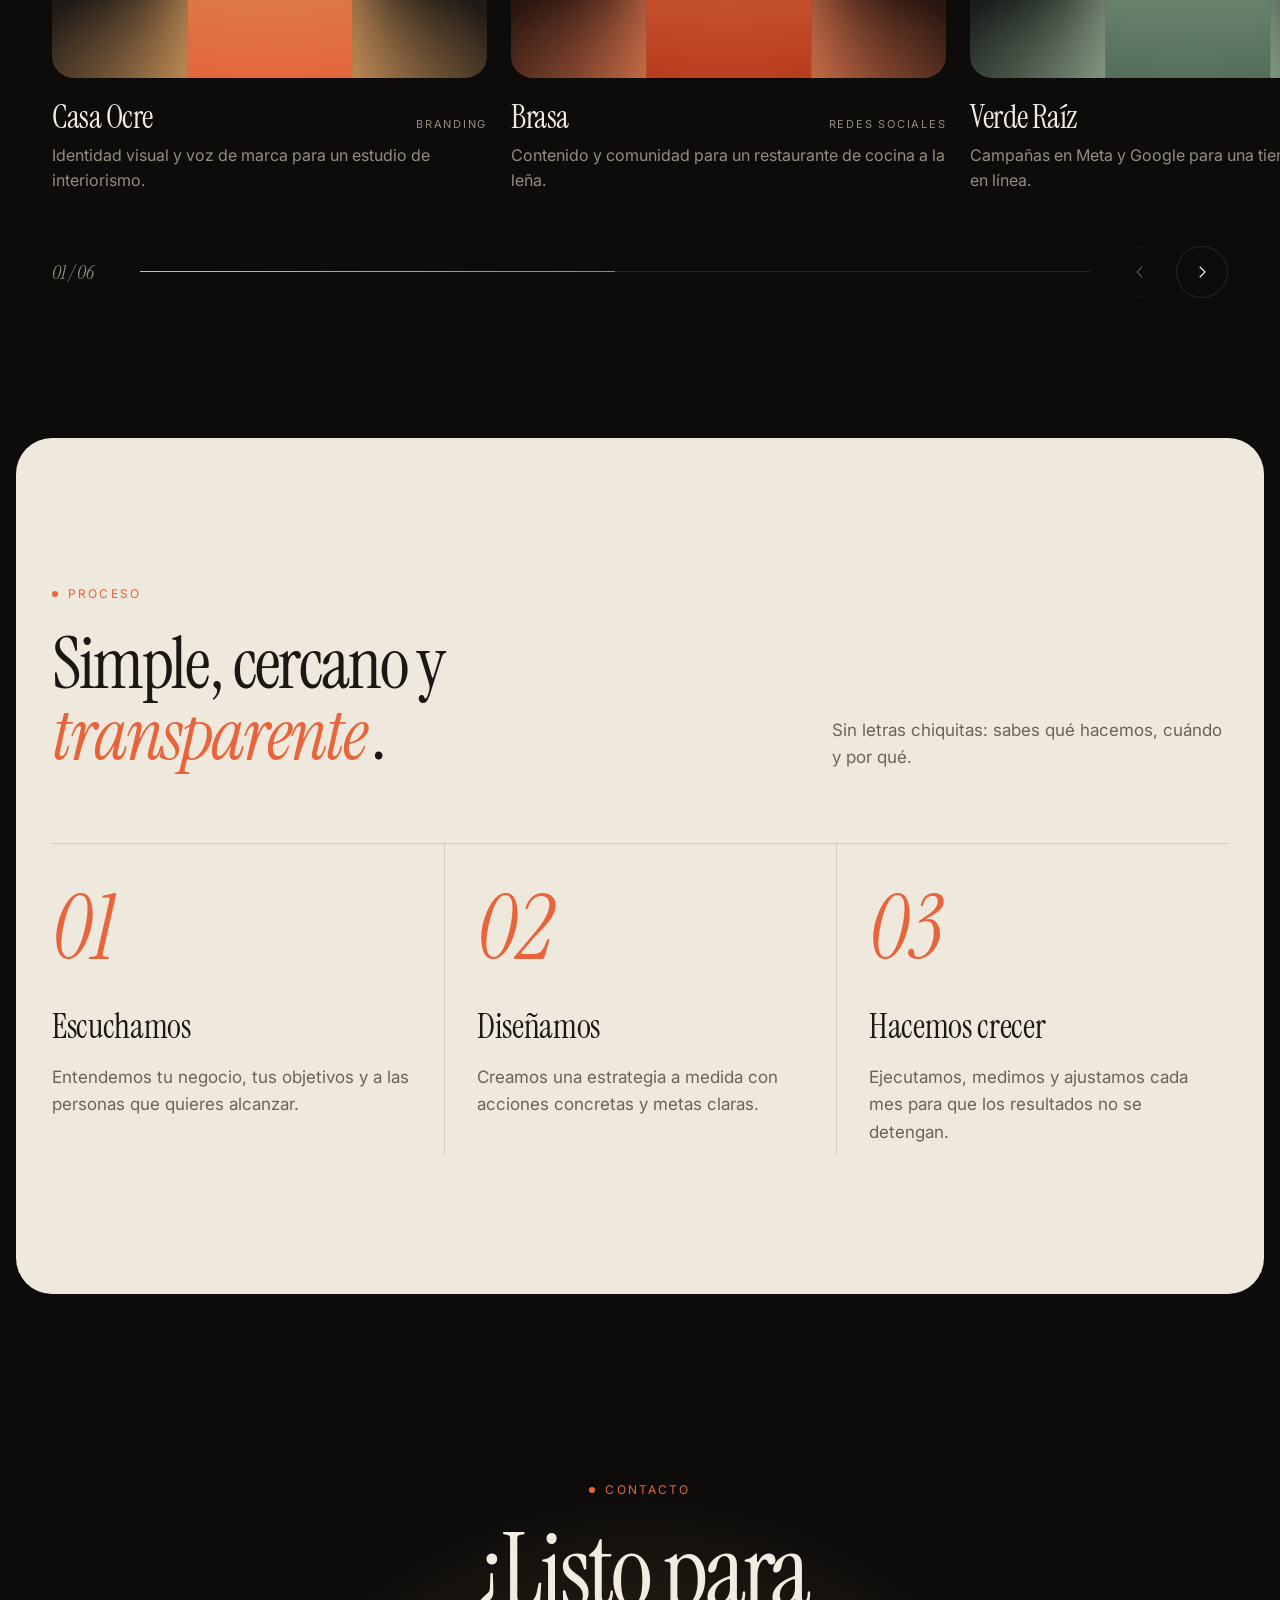
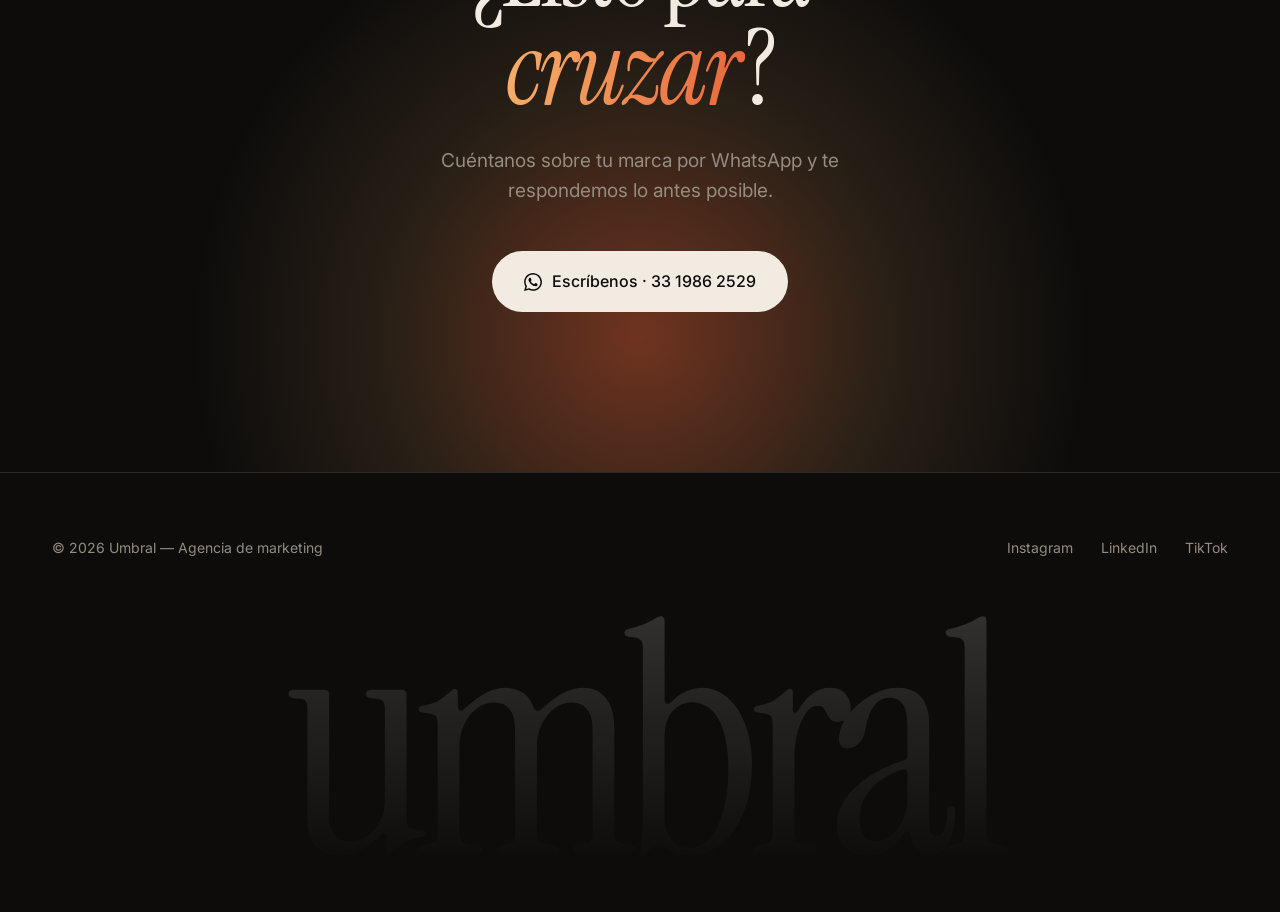
==== commit 74861a28: "Redesign site with dark editorial look and swipeable project slider Co-Authored-By: Claude Opus 5.5 " ====
--- a/index.html
+++ b/index.html
@@ -4,132 +4,207 @@
   <meta charset="utf-8">
   <meta name="viewport" content="width=device-width, initial-scale=1">
   <title>Umbral — Agencia de marketing</title>
-  <meta name="description" content="Umbral es una agencia de marketing que lleva a las marcas al siguiente nivel: estrategia, contenido, redes y performance.">
+  <meta name="description" content="Umbral es una agencia de marketing: estrategia de marca, redes sociales, publicidad digital, diseño y contenido.">
+  <meta name="theme-color" content="#0d0c0b">
   <link rel="preconnect" href="https://fonts.googleapis.com">
   <link rel="preconnect" href="https://fonts.gstatic.com" crossorigin>
-  <link href="https://fonts.googleapis.com/css2?family=Fraunces:opsz,wght@9..144,300;9..144,500&family=Inter:wght@400;500&display=swap" rel="stylesheet">
+  <link href="https://fonts.googleapis.com/css2?family=Instrument+Serif:ital@0;1&family=Inter:wght@400;500&display=swap" rel="stylesheet">
   <link rel="stylesheet" href="styles.css">
 </head>
 <body>
-  <div class="wrap">
-    <nav>
-      <a href="#" class="logo">Umbral<span>.</span></a>
+  <header class="nav">
+    <div class="wrap">
+      <a href="index.html" class="logo" aria-label="Umbral, inicio"><svg viewBox="0 0 18 24" fill="none" aria-hidden="true"><path d="M1.5 23V9a7.5 7.5 0 0 1 15 0v14" stroke="url(#lg)" stroke-width="1.6"/><path d="M0 23.2h18" stroke="#f6b26b" stroke-width="1.2"/><defs><linearGradient id="lg" x1="9" y1="0" x2="9" y2="24"><stop stop-color="#f6b26b"/><stop offset="1" stop-color="#e8643a"/></linearGradient></defs></svg>umbral</a>
       <ul>
         <li><a href="#nosotros">Nosotros</a></li>
         <li><a href="#servicios">Servicios</a></li>
         <li><a href="#proceso">Proceso</a></li>
         <li><a href="portafolio.html">Portafolio</a></li>
-        <li><a href="#contacto">Contacto</a></li>
       </ul>
-    </nav>
-
-    <header class="hero">
-      <div class="eyebrow">Agencia de marketing</div>
-      <h1>Llevamos tu marca al <em>otro lado</em> del umbral.</h1>
-      <p>Estrategia, creatividad y datos para que tu marca deje de pasar desapercibida y empiece a ser elegida.</p>
-      <a href="#contacto" class="btn">Hablemos de tu proyecto →</a>
-    </header>
-  </div>
-
-  <div class="threshold"></div>
-
-  <div class="wrap">
-    <section id="nosotros" class="manifesto reveal">
-      <div class="label">Nosotros</div>
-      <p>Un umbral es ese punto exacto donde algo cambia. Donde una idea se convierte en marca y una marca, en referencia.</p>
-      <p>En Umbral acompañamos a negocios que están listos para dar ese paso, con un marketing claro, honesto y que se mide.</p>
-    </section>
-
-    <section id="servicios">
-      <div class="reveal">
-        <div class="label">Servicios</div>
-        <h2>Todo lo que tu marca necesita para crecer.</h2>
-      </div>
-      <div class="services-grid">
-        <div class="service reveal">
-          <div class="num">01</div>
-          <h3>Estrategia de marca</h3>
-          <p>Posicionamiento, propuesta de valor y una voz que te distinga de la competencia.</p>
-        </div>
-        <div class="service reveal">
-          <div class="num">02</div>
-          <h3>Redes sociales</h3>
-          <p>Contenido con intención y gestión de comunidad para construir audiencia real.</p>
-        </div>
-        <div class="service reveal">
-          <div class="num">03</div>
-          <h3>Publicidad digital</h3>
-          <p>Campañas en Meta, Google y TikTok optimizadas para resultados, no para vanidad.</p>
-        </div>
-        <div class="service reveal">
-          <div class="num">04</div>
-          <h3>Diseño y contenido</h3>
-          <p>Identidad visual, fotografía, video y piezas que hacen que tu marca se recuerde.</p>
-        </div>
-      </div>
-    </section>
-
-    <section class="teaser reveal">
-      <div>
-        <div class="label">Portafolio</div>
-        <h2>Marcas que ya cruzaron el umbral.</h2>
-      </div>
-      <a href="portafolio.html" class="btn btn-outline">Ver portafolio →</a>
-    </section>
-
-    <section id="proceso">
-      <div class="reveal">
-        <div class="label">Proceso</div>
-        <h2>Simple, cercano y transparente.</h2>
-      </div>
-      <div class="steps">
-        <div class="step reveal">
-          <div class="num">1</div>
-          <h3>Escuchamos</h3>
-          <p>Entendemos tu negocio, tus objetivos y a las personas que quieres alcanzar.</p>
-        </div>
-        <div class="step reveal">
-          <div class="num">2</div>
-          <h3>Diseñamos</h3>
-          <p>Creamos una estrategia a medida con acciones concretas y metas claras.</p>
-        </div>
-        <div class="step reveal">
-          <div class="num">3</div>
-          <h3>Hacemos crecer</h3>
-          <p>Ejecutamos, medimos y ajustamos cada mes para que los resultados no se detengan.</p>
-        </div>
-      </div>
-    </section>
-  </div>
-
-  <div class="threshold"></div>
-
-  <div class="wrap">
-    <section id="contacto" class="cta reveal">
-      <div class="label">Contacto</div>
-      <h2>¿Listo para cruzar el <em>umbral</em>?</h2>
-      <p>Escríbenos por WhatsApp y cuéntanos sobre tu proyecto.</p>
-      <a href="https://wa.me/523319862529?text=Hola%20Umbral%2C%20me%20interesa%20hablar%20sobre%20un%20proyecto." class="btn" target="_blank" rel="noopener">WhatsApp · 33 1986 2529</a>
-    </section>
-
-    <footer>
-      <span>© <span id="year">2026</span> Umbral. Agencia de marketing.</span>
-      <div class="links">
-        <a href="#">Instagram</a>
-        <a href="#">LinkedIn</a>
-        <a href="#">TikTok</a>
-      </div>
-    </footer>
-  </div>
-
-  <script>
-    document.getElementById("year").textContent = new Date().getFullYear();
-    const io = new IntersectionObserver((entries) => {
-      entries.forEach((e) => {
-        if (e.isIntersecting) { e.target.classList.add("in"); io.unobserve(e.target); }
-      });
-    }, { threshold: 0.15 });
-    document.querySelectorAll(".reveal").forEach((el) => io.observe(el));
-  </script>
+      <a href="https://wa.me/523319862529?text=Hola%20Umbral%2C%20me%20interesa%20hablar%20sobre%20un%20proyecto." class="btn btn-sm" target="_blank" rel="noopener">Hablemos</a>
+    </div>
+  </header>
+
+  <main>
+    <section class="hero">
+      <div class="wrap">
+        <div>
+          <div class="eyebrow reveal">Agencia de marketing</div>
+          <h1 class="reveal d1">Cruza el <em>umbral</em>.</h1>
+          <p class="lead reveal d2">Estrategia, creatividad y datos para que tu marca deje de pasar desapercibida y empiece a ser elegida.</p>
+          <div class="actions reveal d3">
+            <a href="https://wa.me/523319862529?text=Hola%20Umbral%2C%20me%20interesa%20hablar%20sobre%20un%20proyecto." class="btn" target="_blank" rel="noopener"><svg viewBox="0 0 24 24" fill="currentColor" aria-hidden="true"><path d="M17.47 14.38c-.3-.15-1.75-.86-2.02-.96-.27-.1-.47-.15-.67.15-.2.3-.77.96-.94 1.16-.17.2-.35.22-.64.07-.3-.15-1.25-.46-2.38-1.47-.88-.78-1.47-1.75-1.64-2.05-.17-.3-.02-.46.13-.6.13-.13.3-.35.45-.52.15-.17.2-.3.3-.5.1-.2.05-.37-.03-.52-.07-.15-.67-1.61-.92-2.2-.24-.58-.49-.5-.67-.51h-.57c-.2 0-.52.07-.79.37-.27.3-1.04 1.02-1.04 2.48s1.07 2.88 1.21 3.08c.15.2 2.1 3.2 5.08 4.49.71.31 1.26.49 1.69.63.71.22 1.36.19 1.87.12.57-.09 1.75-.72 2-1.41.25-.69.25-1.29.17-1.41-.07-.12-.27-.2-.57-.35M12.05 21.79h-.01a9.87 9.87 0 0 1-5.03-1.38l-.36-.21-3.74.98 1-3.65-.24-.37a9.86 9.86 0 0 1-1.51-5.26c0-5.45 4.44-9.88 9.89-9.88 2.64 0 5.12 1.03 6.99 2.9a9.82 9.82 0 0 1 2.89 6.99c0 5.45-4.44 9.88-9.88 9.88m8.41-18.3A11.81 11.81 0 0 0 12.05 0C5.5 0 .16 5.34.16 11.89c0 2.1.55 4.14 1.59 5.95L.06 24l6.3-1.65a11.88 11.88 0 0 0 5.68 1.45h.01c6.55 0 11.89-5.34 11.89-11.89 0-3.18-1.24-6.16-3.48-8.41"/></svg> Hablemos de tu proyecto</a>
+            <a href="portafolio.html" class="btn btn-ghost">Ver portafolio</a>
+          </div>
+        </div>
+        <div class="door reveal d2" aria-hidden="true"><div class="frame"></div><div class="spill"></div></div>
+      </div>
+      <div class="scroll-hint">Desliza</div>
+    </section>
+
+    <div class="marquee" aria-hidden="true"><div class="track"><span>Estrategia de marca</span><span>Redes sociales</span><span>Publicidad digital</span><span>Diseño</span><span>Contenido</span><span>Fotografía y video</span><span>Estrategia de marca</span><span>Redes sociales</span><span>Publicidad digital</span><span>Diseño</span><span>Contenido</span><span>Fotografía y video</span></div></div>
+
+    <section id="nosotros" class="manifesto">
+      <div class="wrap">
+        <div class="label reveal">Nosotros</div>
+        <p class="big reveal d1">Un umbral es el punto exacto donde algo <em>cambia</em>. Donde una idea se vuelve marca, y una marca se vuelve <em>referencia</em>. <span class="dim">En Umbral acompañamos a negocios listos para dar ese paso, con un marketing claro, honesto y que se mide.</span></p>
+      </div>
+    </section>
+
+    <section id="servicios" style="padding-top:0">
+      <div class="wrap">
+        <div class="section-head">
+          <div class="reveal">
+            <div class="label">Servicios</div>
+            <h2>Todo lo que tu marca necesita para <em>crecer</em>.</h2>
+          </div>
+          <p class="reveal d1">Un equipo, una estrategia y todos los canales trabajando en la misma dirección.</p>
+        </div>
+        <div class="services">
+          <div class="service reveal">
+            <div class="num">01</div>
+            <h3>Estrategia de marca</h3>
+            <p>Posicionamiento, propuesta de valor y una voz que te distinga de la competencia.</p>
+            <div class="tags"><span>Posicionamiento</span><span>Naming</span><span>Tono de voz</span></div>
+          </div>
+          <div class="service reveal d1">
+            <div class="num">02</div>
+            <h3>Redes sociales</h3>
+            <p>Contenido con intención y gestión de comunidad para construir una audiencia real.</p>
+            <div class="tags"><span>Instagram</span><span>TikTok</span><span>Community</span></div>
+          </div>
+          <div class="service reveal">
+            <div class="num">03</div>
+            <h3>Publicidad digital</h3>
+            <p>Campañas optimizadas para resultados, no para métricas de vanidad.</p>
+            <div class="tags"><span>Meta Ads</span><span>Google Ads</span><span>TikTok Ads</span></div>
+          </div>
+          <div class="service reveal d1">
+            <div class="num">04</div>
+            <h3>Diseño y contenido</h3>
+            <p>Identidad visual, fotografía, video y piezas que hacen que tu marca se recuerde.</p>
+            <div class="tags"><span>Identidad</span><span>Foto</span><span>Video</span></div>
+          </div>
+        </div>
+      </div>
+    </section>
+
+    <section id="portafolio" style="padding-top:0">
+      <div class="wrap">
+        <div class="section-head">
+          <div class="reveal">
+            <div class="label">Portafolio</div>
+            <h2>Marcas que ya cruzaron el <em>umbral</em>.</h2>
+          </div>
+          <a href="portafolio.html" class="btn btn-ghost reveal d1">Ver todo el portafolio →</a>
+        </div>
+      </div>
+    <div class="slider-wrap reveal">
+      <!--
+        Proyectos de ejemplo: cambia nombre, etiqueta, descripción y categoría (data-cat).
+        Para usar una foto real, reemplaza <div class="art …"></div> por:
+        <img src="img/mi-proyecto.jpg" alt="Descripción de la imagen">
+      -->
+      <div class="slider" aria-label="Proyectos" tabindex="0">
+        <article class="project" data-cat="marca diseno">
+          <div class="media"><div class="art p1" data-n="01"></div></div>
+          <div class="meta"><h3>Casa Ocre</h3><span class="tag">Branding</span></div>
+          <p>Identidad visual y voz de marca para un estudio de interiorismo.</p>
+        </article>
+        <article class="project" data-cat="redes">
+          <div class="media"><div class="art p2" data-n="02"></div></div>
+          <div class="meta"><h3>Brasa</h3><span class="tag">Redes sociales</span></div>
+          <p>Contenido y comunidad para un restaurante de cocina a la leña.</p>
+        </article>
+        <article class="project" data-cat="ads">
+          <div class="media"><div class="art p3" data-n="03"></div></div>
+          <div class="meta"><h3>Verde Raíz</h3><span class="tag">Publicidad</span></div>
+          <p>Campañas en Meta y Google para una tienda de plantas en línea.</p>
+        </article>
+        <article class="project" data-cat="diseno">
+          <div class="media"><div class="art p4" data-n="04"></div></div>
+          <div class="meta"><h3>Lumen</h3><span class="tag">Contenido</span></div>
+          <p>Fotografía, video y piezas para una clínica dermatológica.</p>
+        </article>
+        <article class="project" data-cat="redes ads">
+          <div class="media"><div class="art p5" data-n="05"></div></div>
+          <div class="meta"><h3>Miel &amp; Co.</h3><span class="tag">Redes + Ads</span></div>
+          <p>Lanzamiento de producto en TikTok e Instagram.</p>
+        </article>
+        <article class="project" data-cat="marca">
+          <div class="media"><div class="art p6" data-n="06"></div></div>
+          <div class="meta"><h3>Norte Studio</h3><span class="tag">Estrategia</span></div>
+          <p>Posicionamiento y propuesta de valor para un despacho de arquitectura.</p>
+        </article>
+      </div>
+      <div class="wrap">
+        <div class="slider-ui">
+          <span class="count">01 / 06</span>
+          <div class="progress"><i></i></div>
+          <div class="arrows">
+            <button data-prev aria-label="Anterior"><svg viewBox="0 0 24 24" fill="none" stroke="currentColor" stroke-width="1.6"><path d="M15 5l-7 7 7 7"/></svg></button>
+            <button data-next aria-label="Siguiente"><svg viewBox="0 0 24 24" fill="none" stroke="currentColor" stroke-width="1.6"><path d="M9 5l7 7-7 7"/></svg></button>
+          </div>
+        </div>
+      </div>
+    </div>
+    </section>
+
+    <section id="proceso" class="light">
+      <div class="wrap">
+        <div class="section-head">
+          <div class="reveal">
+            <div class="label">Proceso</div>
+            <h2>Simple, cercano y <em>transparente</em>.</h2>
+          </div>
+          <p class="reveal d1">Sin letras chiquitas: sabes qué hacemos, cuándo y por qué.</p>
+        </div>
+        <div class="steps">
+          <div class="step reveal">
+            <div class="num">01</div>
+            <h3>Escuchamos</h3>
+            <p>Entendemos tu negocio, tus objetivos y a las personas que quieres alcanzar.</p>
+          </div>
+          <div class="step reveal d1">
+            <div class="num">02</div>
+            <h3>Diseñamos</h3>
+            <p>Creamos una estrategia a medida con acciones concretas y metas claras.</p>
+          </div>
+          <div class="step reveal d2">
+            <div class="num">03</div>
+            <h3>Hacemos crecer</h3>
+            <p>Ejecutamos, medimos y ajustamos cada mes para que los resultados no se detengan.</p>
+          </div>
+        </div>
+      </div>
+    </section>
+
+    <section id="contacto" class="cta">
+      <div class="glow"></div>
+      <div class="wrap reveal">
+        <div class="label">Contacto</div>
+        <h2>¿Listo para <em>cruzar</em>?</h2>
+        <p>Cuéntanos sobre tu marca por WhatsApp y te respondemos lo antes posible.</p>
+        <a href="https://wa.me/523319862529?text=Hola%20Umbral%2C%20me%20interesa%20hablar%20sobre%20un%20proyecto." class="btn" target="_blank" rel="noopener"><svg viewBox="0 0 24 24" fill="currentColor" aria-hidden="true"><path d="M17.47 14.38c-.3-.15-1.75-.86-2.02-.96-.27-.1-.47-.15-.67.15-.2.3-.77.96-.94 1.16-.17.2-.35.22-.64.07-.3-.15-1.25-.46-2.38-1.47-.88-.78-1.47-1.75-1.64-2.05-.17-.3-.02-.46.13-.6.13-.13.3-.35.45-.52.15-.17.2-.3.3-.5.1-.2.05-.37-.03-.52-.07-.15-.67-1.61-.92-2.2-.24-.58-.49-.5-.67-.51h-.57c-.2 0-.52.07-.79.37-.27.3-1.04 1.02-1.04 2.48s1.07 2.88 1.21 3.08c.15.2 2.1 3.2 5.08 4.49.71.31 1.26.49 1.69.63.71.22 1.36.19 1.87.12.57-.09 1.75-.72 2-1.41.25-.69.25-1.29.17-1.41-.07-.12-.27-.2-.57-.35M12.05 21.79h-.01a9.87 9.87 0 0 1-5.03-1.38l-.36-.21-3.74.98 1-3.65-.24-.37a9.86 9.86 0 0 1-1.51-5.26c0-5.45 4.44-9.88 9.89-9.88 2.64 0 5.12 1.03 6.99 2.9a9.82 9.82 0 0 1 2.89 6.99c0 5.45-4.44 9.88-9.88 9.88m8.41-18.3A11.81 11.81 0 0 0 12.05 0C5.5 0 .16 5.34.16 11.89c0 2.1.55 4.14 1.59 5.95L.06 24l6.3-1.65a11.88 11.88 0 0 0 5.68 1.45h.01c6.55 0 11.89-5.34 11.89-11.89 0-3.18-1.24-6.16-3.48-8.41"/></svg> Escríbenos · 33 1986 2529</a>
+      </div>
+    </section>
+  </main>
+
+  <footer>
+    <div class="wrap">
+      <div class="row">
+        <span>© <span data-year>2026</span> Umbral — Agencia de marketing</span>
+        <div class="links">
+          <a href="#">Instagram</a>
+          <a href="#">LinkedIn</a>
+          <a href="#">TikTok</a>
+        </div>
+      </div>
+      <div class="wordmark" aria-hidden="true">umbral</div>
+    </div>
+  </footer>
+
+  <a href="https://wa.me/523319862529?text=Hola%20Umbral%2C%20me%20interesa%20hablar%20sobre%20un%20proyecto." class="wa-float" target="_blank" rel="noopener" aria-label="Escríbenos por WhatsApp"><svg viewBox="0 0 24 24" fill="currentColor" aria-hidden="true"><path d="M17.47 14.38c-.3-.15-1.75-.86-2.02-.96-.27-.1-.47-.15-.67.15-.2.3-.77.96-.94 1.16-.17.2-.35.22-.64.07-.3-.15-1.25-.46-2.38-1.47-.88-.78-1.47-1.75-1.64-2.05-.17-.3-.02-.46.13-.6.13-.13.3-.35.45-.52.15-.17.2-.3.3-.5.1-.2.05-.37-.03-.52-.07-.15-.67-1.61-.92-2.2-.24-.58-.49-.5-.67-.51h-.57c-.2 0-.52.07-.79.37-.27.3-1.04 1.02-1.04 2.48s1.07 2.88 1.21 3.08c.15.2 2.1 3.2 5.08 4.49.71.31 1.26.49 1.69.63.71.22 1.36.19 1.87.12.57-.09 1.75-.72 2-1.41.25-.69.25-1.29.17-1.41-.07-.12-.27-.2-.57-.35M12.05 21.79h-.01a9.87 9.87 0 0 1-5.03-1.38l-.36-.21-3.74.98 1-3.65-.24-.37a9.86 9.86 0 0 1-1.51-5.26c0-5.45 4.44-9.88 9.89-9.88 2.64 0 5.12 1.03 6.99 2.9a9.82 9.82 0 0 1 2.89 6.99c0 5.45-4.44 9.88-9.88 9.88m8.41-18.3A11.81 11.81 0 0 0 12.05 0C5.5 0 .16 5.34.16 11.89c0 2.1.55 4.14 1.59 5.95L.06 24l6.3-1.65a11.88 11.88 0 0 0 5.68 1.45h.01c6.55 0 11.89-5.34 11.89-11.89 0-3.18-1.24-6.16-3.48-8.41"/></svg></a>
+  <script src="main.js"></script>
 </body>
 </html>
--- a/styles.css
+++ b/styles.css
@@ -1,22 +1,16 @@
 :root {
-  --bg: #f4f1ec;
-  --ink: #161514;
-  --muted: #6b665f;
-  --line: #d9d3c9;
-  --accent: #c2502b;
-  --card: #ebe6de;
-  --serif: "Fraunces", Georgia, serif;
+  --bg: #0d0c0b;
+  --bg-2: #151311;
+  --ink: #f1ebe2;
+  --muted: #958c80;
+  --line: rgba(241, 235, 226, 0.12);
+  --accent: #e8643a;
+  --warm: #f6b26b;
+  --cream: #efe8dd;
+  --cream-ink: #1a1714;
+  --serif: "Instrument Serif", Georgia, serif;
   --sans: "Inter", system-ui, -apple-system, sans-serif;
-}
-@media (prefers-color-scheme: dark) {
-  :root {
-    --bg: #121110;
-    --ink: #f1ede6;
-    --muted: #9a948b;
-    --line: #2c2a27;
-    --accent: #e0714b;
-    --card: #1b1a18;
-  }
+  --radius: 22px;
 }
 
 * { box-sizing: border-box; margin: 0; padding: 0; }
@@ -28,187 +22,331 @@
   font-size: 17px;
   line-height: 1.6;
   -webkit-font-smoothing: antialiased;
+  overflow-x: hidden;
+}
+/* Film grain */
+body::before {
+  content: ""; position: fixed; inset: 0; z-index: 100; pointer-events: none; opacity: .07;
+  background-image: url("data:image/svg+xml,%3Csvg xmlns='http://www.w3.org/2000/svg' width='160' height='160'%3E%3Cfilter id='n'%3E%3CfeTurbulence type='fractalNoise' baseFrequency='.9' numOctaves='3' stitchTiles='stitch'/%3E%3C/filter%3E%3Crect width='100%25' height='100%25' filter='url(%23n)'/%3E%3C/svg%3E");
 }
 a { color: inherit; text-decoration: none; }
-.wrap { max-width: 1120px; margin: 0 auto; padding: 0 24px; }
-
-/* Nav */
-nav {
-  display: flex; justify-content: space-between; align-items: center;
-  padding: 28px 0;
-}
-.logo { font-family: var(--serif); font-size: 24px; font-weight: 500; letter-spacing: -0.02em; }
-.logo span { color: var(--accent); }
-nav ul { list-style: none; display: flex; gap: 32px; font-size: 15px; color: var(--muted); }
-nav ul a:hover { color: var(--ink); }
-
-/* Hero */
-.hero { padding: 14vh 0 12vh; position: relative; }
-.eyebrow {
-  font-size: 13px; letter-spacing: 0.14em; text-transform: uppercase;
-  color: var(--muted); margin-bottom: 28px;
-}
-h1 {
-  font-family: var(--serif); font-weight: 300;
-  font-size: clamp(44px, 8vw, 104px);
-  line-height: 1.02; letter-spacing: -0.035em;
-  max-width: 14ch;
-}
-h1 em { font-style: italic; color: var(--accent); }
-.hero p {
-  margin-top: 36px; max-width: 46ch; color: var(--muted); font-size: 19px;
-}
+em { font-style: italic; }
+.wrap { max-width: 1240px; margin: 0 auto; padding: 0 32px; }
+
+/* ---------- Nav ---------- */
+.nav {
+  position: fixed; top: 0; left: 0; right: 0; z-index: 50;
+  transition: background .3s ease, border-color .3s ease;
+  border-bottom: 1px solid transparent;
+}
+.nav.scrolled { background: rgba(13, 12, 11, .72); backdrop-filter: blur(14px); -webkit-backdrop-filter: blur(14px); border-color: var(--line); }
+.nav .wrap { display: flex; align-items: center; justify-content: space-between; height: 76px; }
+.logo { display: flex; align-items: center; gap: 10px; font-family: var(--serif); font-size: 30px; letter-spacing: -0.01em; line-height: 1; }
+.logo svg { width: 18px; height: 24px; }
+.nav ul { list-style: none; display: flex; gap: 36px; font-size: 14px; color: var(--muted); }
+.nav ul a { transition: color .2s ease; }
+.nav ul a:hover, .nav ul a.active { color: var(--ink); }
+
 .btn {
   display: inline-flex; align-items: center; gap: 10px;
-  margin-top: 44px; padding: 16px 28px;
+  padding: 15px 26px; border-radius: 999px;
   background: var(--ink); color: var(--bg);
-  border-radius: 999px; font-size: 15px; font-weight: 500;
-  transition: transform .25s ease, background .25s ease;
-}
-.btn:hover { background: var(--accent); transform: translateY(-2px); }
-
-/* Threshold line */
-.threshold {
-  height: 1px; background: var(--line); position: relative; overflow: hidden;
-}
-.threshold::after {
-  content: ""; position: absolute; inset: 0; width: 30%;
-  background: linear-gradient(90deg, transparent, var(--accent), transparent);
-  animation: sweep 6s ease-in-out infinite;
-}
-@keyframes sweep { from { transform: translateX(-100%); } to { transform: translateX(340%); } }
-
-/* Sections */
-section { padding: 120px 0; }
+  font-size: 15px; font-weight: 500;
+  transition: transform .25s ease, background .25s ease, color .25s ease, box-shadow .25s ease;
+}
+.btn:hover { background: var(--warm); transform: translateY(-2px); box-shadow: 0 10px 40px -10px rgba(246, 178, 107, .6); }
+.btn svg { width: 18px; height: 18px; }
+.btn-sm { padding: 10px 18px; font-size: 14px; }
+.btn-ghost { background: transparent; color: var(--ink); border: 1px solid var(--line); }
+.btn-ghost:hover { background: var(--ink); color: var(--bg); box-shadow: none; }
+
+/* ---------- Doorway (the "umbral") ---------- */
+.door { position: relative; width: 100%; aspect-ratio: 3 / 4; }
+.door .frame {
+  position: absolute; inset: 0 12% 18% 12%;
+  border-radius: 999px 999px 6px 6px;
+  background:
+    radial-gradient(120% 70% at 50% 100%, #fff3e0 0%, var(--warm) 22%, var(--accent) 52%, #5a1f0e 85%, #1a0d07 100%);
+}
+.door::before {
+  content: ""; position: absolute; inset: -30% -45% -10%; pointer-events: none;
+  background: radial-gradient(closest-side, rgba(232, 100, 58, .32), rgba(246, 178, 107, .08) 60%, transparent);
+  animation: breathe 7s ease-in-out infinite;
+}
+.door .frame::after {
+  content: ""; position: absolute; inset: 10px; border-radius: inherit;
+  border: 1px solid rgba(255, 240, 220, .25);
+}
+.door .spill {
+  position: absolute; left: 12%; right: 12%; bottom: 0; height: 18%;
+  background: linear-gradient(to bottom, rgba(255, 214, 160, .45), rgba(232, 100, 58, .12) 45%, transparent 95%);
+  clip-path: polygon(2% 0, 98% 0, 125% 100%, -25% 100%);
+  -webkit-mask-image: linear-gradient(to right, transparent, #000 25%, #000 75%, transparent);
+  mask-image: linear-gradient(to right, transparent, #000 25%, #000 75%, transparent);
+}
+@keyframes breathe {
+  0%, 100% { opacity: .8; transform: scale(1); }
+  50% { opacity: 1; transform: scale(1.06); }
+}
+
+/* ---------- Hero ---------- */
+.hero { min-height: 100vh; display: flex; align-items: center; padding: 120px 0 80px; position: relative; overflow: hidden; }
+.hero .wrap { display: grid; grid-template-columns: 1.25fr .75fr; gap: 64px; align-items: center; width: 100%; }
+.eyebrow {
+  display: inline-flex; align-items: center; gap: 10px;
+  font-size: 12px; letter-spacing: .18em; text-transform: uppercase; color: var(--muted);
+}
+.eyebrow::before { content: ""; width: 28px; height: 1px; background: var(--accent); }
+h1 {
+  font-family: var(--serif); font-weight: 400;
+  font-size: clamp(60px, 9vw, 136px); line-height: .92; letter-spacing: -0.035em;
+  margin-top: 28px;
+}
+h1 em, h2 em {
+  background: linear-gradient(100deg, var(--warm), var(--accent));
+  -webkit-background-clip: text; background-clip: text; color: transparent;
+  padding-right: .06em;
+}
+.hero p.lead { margin-top: 32px; max-width: 44ch; color: var(--muted); font-size: 19px; }
+.hero .actions { display: flex; flex-wrap: wrap; gap: 14px; margin-top: 44px; }
+.hero .door { max-width: 380px; justify-self: end; }
+.scroll-hint {
+  position: absolute; bottom: 32px; left: 50%; transform: translateX(-50%);
+  font-size: 11px; letter-spacing: .2em; text-transform: uppercase; color: var(--muted);
+  display: flex; flex-direction: column; align-items: center; gap: 10px;
+}
+.scroll-hint::after { content: ""; width: 1px; height: 40px; background: linear-gradient(var(--muted), transparent); }
+
+/* ---------- Marquee ---------- */
+.marquee { border-block: 1px solid var(--line); overflow: hidden; padding: 26px 0; }
+.marquee .track { display: flex; width: max-content; animation: marquee 38s linear infinite; }
+.marquee span {
+  font-family: var(--serif); font-size: clamp(30px, 4vw, 52px); line-height: 1; white-space: nowrap;
+  padding: 0 28px; display: inline-flex; align-items: center; gap: 56px;
+}
+.marquee span:nth-child(even) { font-style: italic; color: var(--muted); }
+.marquee span::after { content: "✦"; font-size: .4em; color: var(--accent); font-style: normal; }
+@keyframes marquee { to { transform: translateX(-50%); } }
+
+/* ---------- Sections ---------- */
+section { padding: 140px 0; }
 .label {
-  font-size: 13px; letter-spacing: 0.14em; text-transform: uppercase;
-  color: var(--accent); margin-bottom: 20px;
-}
+  display: inline-flex; align-items: center; gap: 10px;
+  font-size: 12px; letter-spacing: .18em; text-transform: uppercase; color: var(--accent); margin-bottom: 24px;
+}
+.label::before { content: ""; width: 6px; height: 6px; border-radius: 50%; background: currentColor; }
 h2 {
-  font-family: var(--serif); font-weight: 300;
-  font-size: clamp(32px, 4.5vw, 56px); line-height: 1.1; letter-spacing: -0.025em;
-  max-width: 20ch;
-}
-
-.manifesto p {
-  font-family: var(--serif); font-weight: 300;
-  font-size: clamp(24px, 3vw, 36px); line-height: 1.35; letter-spacing: -0.015em;
-  max-width: 30ch;
-}
-.manifesto p + p { margin-top: 28px; color: var(--muted); }
-
-.services-grid {
-  display: grid; grid-template-columns: repeat(2, 1fr);
-  margin-top: 64px; border-top: 1px solid var(--line);
-}
+  font-family: var(--serif); font-weight: 400;
+  font-size: clamp(42px, 5.6vw, 80px); line-height: 1; letter-spacing: -0.03em; max-width: 16ch;
+}
+.section-head { display: flex; justify-content: space-between; align-items: flex-end; gap: 32px; flex-wrap: wrap; margin-bottom: 72px; }
+.section-head p { max-width: 36ch; color: var(--muted); }
+
+/* Manifesto */
+.manifesto .wrap { display: grid; grid-template-columns: 1fr 3fr; gap: 48px; align-items: start; }
+.manifesto .label { margin-top: 14px; }
+.manifesto .big {
+  font-family: var(--serif); font-size: clamp(32px, 4vw, 56px); line-height: 1.12; letter-spacing: -0.02em;
+}
+.manifesto .big em { color: var(--warm); }
+.manifesto .big .dim { color: var(--muted); }
+
+/* Services */
+.services { display: grid; grid-template-columns: repeat(2, 1fr); gap: 20px; }
 .service {
-  padding: 40px 40px 40px 0; border-bottom: 1px solid var(--line);
-}
-.service:nth-child(even) { padding: 40px 0 40px 40px; border-left: 1px solid var(--line); }
-.service .num { font-family: var(--serif); color: var(--accent); font-size: 15px; }
-.service h3 {
-  font-family: var(--serif); font-weight: 500; font-size: 26px;
-  letter-spacing: -0.01em; margin: 10px 0 10px;
-}
-.service p { color: var(--muted); max-width: 38ch; }
-
-.steps {
-  display: grid; grid-template-columns: repeat(3, 1fr); gap: 24px; margin-top: 64px;
-}
-.step { background: var(--card); border-radius: 20px; padding: 36px 32px; }
-.step .num {
-  font-family: var(--serif); font-size: 56px; font-weight: 300;
-  color: var(--accent); line-height: 1;
-}
-.step h3 { font-family: var(--serif); font-weight: 500; font-size: 24px; margin: 24px 0 8px; }
-.step p { color: var(--muted); font-size: 16px; }
-
-/* CTA */
-.cta { text-align: center; padding: 160px 0; }
-.cta h2 { margin: 0 auto; max-width: 16ch; font-size: clamp(38px, 6vw, 76px); }
-.cta h2 em { font-style: italic; color: var(--accent); }
-.cta p { color: var(--muted); margin-top: 24px; }
-
-footer {
-  display: flex; justify-content: space-between; flex-wrap: wrap; gap: 16px;
-  padding: 32px 0 48px; font-size: 14px; color: var(--muted);
-  border-top: 1px solid var(--line);
-}
-footer .links { display: flex; gap: 24px; }
+  position: relative; overflow: hidden;
+  background: var(--bg-2); border: 1px solid var(--line); border-radius: var(--radius);
+  padding: 44px 40px 40px; min-height: 340px;
+  display: flex; flex-direction: column;
+  transition: border-color .4s ease, transform .4s ease;
+}
+.service::before {
+  content: ""; position: absolute; inset: auto -20% -60% -20%; height: 100%;
+  background: radial-gradient(50% 50% at 50% 50%, rgba(232, 100, 58, .28), transparent 70%);
+  opacity: 0; transition: opacity .5s ease;
+}
+.service:hover { border-color: rgba(246, 178, 107, .35); transform: translateY(-4px); }
+.service:hover::before { opacity: 1; }
+.service > * { position: relative; }
+.service .num { font-family: var(--serif); font-style: italic; color: var(--accent); font-size: 22px; }
+.service h3 { font-family: var(--serif); font-weight: 400; font-size: 38px; line-height: 1.05; letter-spacing: -0.02em; margin: 56px 0 14px; }
+.service p { color: var(--muted); max-width: 40ch; }
+.service .tags { display: flex; flex-wrap: wrap; gap: 8px; margin-top: auto; padding-top: 28px; }
+.service .tags span { font-size: 12px; color: var(--ink); border: 1px solid var(--line); border-radius: 999px; padding: 5px 12px; }
+
+/* Process (light section) */
+.light { background: var(--cream); color: var(--cream-ink); border-radius: 36px; margin: 0 16px; }
+.light .label { color: var(--accent); }
+.light h2 em { background: none; color: var(--accent); }
+.light .section-head p { color: #6b6359; }
+.steps { display: grid; grid-template-columns: repeat(3, 1fr); border-top: 1px solid rgba(26, 23, 20, .15); }
+.step { padding: 40px 32px 8px 0; }
+.step + .step { padding-left: 32px; border-left: 1px solid rgba(26, 23, 20, .15); }
+.step .num { font-family: var(--serif); font-style: italic; font-size: 88px; line-height: 1; color: var(--accent); }
+.step h3 { font-family: var(--serif); font-weight: 400; font-size: 34px; margin: 28px 0 10px; letter-spacing: -0.01em; }
+.step p { color: #6b6359; }
+
+/* ---------- Projects ---------- */
+.projects { display: grid; grid-template-columns: repeat(2, 1fr); gap: 64px 28px; }
+.projects.three { grid-template-columns: repeat(3, 1fr); }
+.project { display: block; }
+.project.hide { display: none; }
+.project.tall .media { aspect-ratio: 4 / 5; }
+.project .media {
+  aspect-ratio: 4 / 3; border-radius: var(--radius); overflow: hidden; position: relative;
+  background: var(--c1, #1d1915);
+}
+.project .media img { width: 100%; height: 100%; object-fit: cover; display: block; transition: transform 1s cubic-bezier(.2, .7, .2, 1); }
+.project .art {
+  position: absolute; inset: 0;
+  background: radial-gradient(90% 70% at 50% 110%, var(--c2), transparent 70%), var(--c1);
+  transition: transform 1s cubic-bezier(.2, .7, .2, 1);
+}
+.project .art::before {
+  content: ""; position: absolute; left: 50%; bottom: 0; transform: translateX(-50%);
+  width: 38%; height: 72%; border-radius: 999px 999px 0 0;
+  background: linear-gradient(to top, var(--c3), var(--c2));
+  box-shadow: 0 0 80px 0 var(--c2);
+  opacity: .9;
+}
+.project .art::after {
+  content: attr(data-n); position: absolute; top: 22px; left: 26px;
+  font-family: var(--serif); font-style: italic; font-size: 22px; color: var(--c4, rgba(255,255,255,.75));
+}
+.project:hover .art, .project:hover .media img { transform: scale(1.05); }
+.project .meta { display: flex; justify-content: space-between; align-items: baseline; gap: 16px; margin-top: 22px; }
+.project h3 { font-family: var(--serif); font-weight: 400; font-size: 32px; letter-spacing: -0.015em; line-height: 1.1; }
+.project .tag { font-size: 11px; letter-spacing: .16em; text-transform: uppercase; color: var(--muted); white-space: nowrap; }
+.project p { color: var(--muted); margin-top: 8px; max-width: 46ch; font-size: 16px; }
+
+.p1 { --c1: #1f1a16; --c2: #f6b26b; --c3: #e8643a; }
+.p2 { --c1: #2a1610; --c2: #ff8a5c; --c3: #b8391a; }
+.p3 { --c1: #1a1f1c; --c2: #a9c2a4; --c3: #4f6b57; }
+.p4 { --c1: #1b1a22; --c2: #c9b6ff; --c3: #5b4b9a; }
+.p5 { --c1: #221c12; --c2: #ffe1a8; --c3: #c98a2b; }
+.p6 { --c1: #14191f; --c2: #9cc6e8; --c3: #3a6185; }
+
+/* Page head (portfolio) */
+.page-head { padding: 150px 0 80px; }
+.page-head h1 { font-size: clamp(52px, 7vw, 104px); max-width: 15ch; }
+.page-head p { margin-top: 28px; max-width: 46ch; color: var(--muted); font-size: 19px; }
+
+.filters { display: flex; flex-wrap: wrap; gap: 10px; margin-bottom: 56px; }
+.filters button {
+  font: inherit; font-size: 14px; color: var(--muted); background: transparent;
+  border: 1px solid var(--line); border-radius: 999px; padding: 9px 20px; cursor: pointer;
+  transition: all .2s ease;
+}
+.filters button:hover { color: var(--ink); border-color: rgba(241, 235, 226, .4); }
+.filters button.on { background: var(--ink); color: var(--bg); border-color: var(--ink); }
+
+/* ---------- CTA ---------- */
+.cta { text-align: center; position: relative; overflow: hidden; padding: 180px 0 160px; }
+.cta .glow {
+  position: absolute; left: 50%; bottom: -40%; transform: translateX(-50%);
+  width: 70vw; max-width: 900px; aspect-ratio: 1; border-radius: 50%;
+  background: radial-gradient(closest-side, rgba(232, 100, 58, .45), rgba(246, 178, 107, .12) 55%, transparent);
+  pointer-events: none;
+}
+.cta .wrap { position: relative; }
+.cta h2 { margin: 0 auto; max-width: 13ch; font-size: clamp(54px, 8vw, 124px); line-height: .95; }
+.cta p { color: var(--muted); margin: 28px auto 44px; max-width: 40ch; font-size: 19px; }
+.cta .btn { padding: 18px 32px; font-size: 16px; }
+
+/* ---------- Footer ---------- */
+footer { border-top: 1px solid var(--line); padding: 64px 0 40px; overflow: hidden; }
+footer .row { display: flex; justify-content: space-between; flex-wrap: wrap; gap: 20px; font-size: 14px; color: var(--muted); }
+footer .links { display: flex; gap: 28px; }
 footer a:hover { color: var(--ink); }
-
-/* Reveal on scroll */
-.reveal { opacity: 0; transform: translateY(24px); transition: opacity .9s ease, transform .9s ease; }
+.wordmark {
+  font-family: var(--serif); font-size: clamp(110px, 25vw, 380px); line-height: .8; letter-spacing: -0.05em;
+  margin-top: 56px; text-align: center;
+  background: linear-gradient(to bottom, rgba(241, 235, 226, .16), rgba(241, 235, 226, 0));
+  -webkit-background-clip: text; background-clip: text; color: transparent;
+  user-select: none;
+}
+
+/* Floating WhatsApp */
+.wa-float {
+  position: fixed; right: 24px; bottom: 24px; z-index: 60;
+  width: 58px; height: 58px; border-radius: 50%;
+  display: grid; place-items: center;
+  background: #25d366; color: #fff;
+  box-shadow: 0 12px 30px -8px rgba(37, 211, 102, .55);
+  transition: transform .25s ease;
+}
+.wa-float:hover { transform: scale(1.08); }
+.wa-float svg { width: 28px; height: 28px; }
+
+/* ---------- Reveal ---------- */
+.reveal { opacity: 0; transform: translateY(32px); transition: opacity 1s cubic-bezier(.2, .7, .2, 1), transform 1s cubic-bezier(.2, .7, .2, 1); }
 .reveal.in { opacity: 1; transform: none; }
+.d1 { transition-delay: .1s; } .d2 { transition-delay: .2s; } .d3 { transition-delay: .3s; }
 @media (prefers-reduced-motion: reduce) {
   .reveal { opacity: 1; transform: none; transition: none; }
-  .threshold::after { animation: none; }
-}
-
-/* Responsive */
+  .marquee .track, .door::before { animation: none; }
+}
+
+/* ---------- Responsive ---------- */
+@media (max-width: 960px) {
+  .hero .wrap { grid-template-columns: 1fr; gap: 48px; }
+  .hero .door { order: -1; max-width: 220px; justify-self: start; }
+  .scroll-hint { display: none; }
+  .manifesto .wrap { grid-template-columns: 1fr; gap: 0; }
+  .projects.three { grid-template-columns: 1fr 1fr; }
+}
 @media (max-width: 760px) {
   body { font-size: 16px; }
-  .wrap { padding: 0 16px; }
-  nav ul { display: none; }
-  section { padding: 80px 0; }
-  .services-grid { grid-template-columns: 1fr; }
-  .service, .service:nth-child(even) { padding: 32px 0; border-left: none; }
+  .wrap { padding: 0 20px; }
+  .nav ul { display: none; }
+  section { padding: 96px 0; }
+  .hero { padding-top: 110px; min-height: auto; }
+  .services, .projects, .projects.three { grid-template-columns: 1fr; }
+  .service { min-height: 0; padding: 32px 26px; }
+  .service h3 { margin-top: 36px; font-size: 32px; }
+  .light { margin: 0 8px; border-radius: 26px; }
   .steps { grid-template-columns: 1fr; }
-  .cta { padding: 110px 0; }
-}
-  
-
-/* Shared extras */
-.btn-outline { background: transparent; color: var(--ink); border: 1px solid var(--ink); }
-.btn-outline:hover { background: var(--ink); color: var(--bg); border-color: var(--ink); }
-nav ul a.active { color: var(--ink); }
-
-.teaser {
-  display: flex; justify-content: space-between; align-items: flex-end; gap: 32px; flex-wrap: wrap;
-  padding: 0 0 40px;
-}
-.teaser .btn { margin-top: 0; }
-
-/* Portfolio page */
-.page-head { padding: 12vh 0 64px; }
-.page-head h1 { font-size: clamp(44px, 7vw, 88px); max-width: 16ch; }
-.page-head p { margin-top: 28px; max-width: 48ch; color: var(--muted); font-size: 19px; }
-
-.filters { display: flex; flex-wrap: wrap; gap: 10px; margin-bottom: 40px; }
-.filters button {
-  font: inherit; font-size: 14px; color: var(--muted); background: transparent;
-  border: 1px solid var(--line); border-radius: 999px; padding: 8px 18px; cursor: pointer;
-  transition: all .2s ease;
-}
-.filters button:hover { color: var(--ink); border-color: var(--ink); }
-.filters button.on { background: var(--ink); color: var(--bg); border-color: var(--ink); }
-
-.projects { display: grid; grid-template-columns: repeat(2, 1fr); gap: 56px 32px; padding-bottom: 120px; }
-.project.hide { display: none; }
-.project .media {
-  aspect-ratio: 4 / 3; border-radius: 20px; overflow: hidden; position: relative;
-  background: var(--card);
-}
-.project .media img { width: 100%; height: 100%; object-fit: cover; display: block; transition: transform .8s ease; }
-.project .art {
-  position: absolute; inset: 0; display: grid; place-items: center;
-  font-family: var(--serif); font-size: clamp(40px, 6vw, 72px); font-weight: 300; font-style: italic;
-  letter-spacing: -0.03em; transition: transform .8s ease;
-}
-.project:hover .art, .project:hover .media img { transform: scale(1.04); }
-.project .meta { display: flex; justify-content: space-between; align-items: baseline; gap: 16px; margin-top: 20px; }
-.project h3 { font-family: var(--serif); font-weight: 500; font-size: 24px; letter-spacing: -0.01em; }
-.project .tag { font-size: 13px; letter-spacing: 0.1em; text-transform: uppercase; color: var(--accent); white-space: nowrap; }
-.project p { color: var(--muted); margin-top: 6px; max-width: 46ch; }
-
-.a1 { background: #2b2a27; color: #e9c9a8; }
-.a2 { background: #c2502b; color: #f4f1ec; }
-.a3 { background: #d8cfc0; color: #161514; }
-.a4 { background: #3d4a3f; color: #e6e0d4; }
-.a5 { background: #e7d8c4; color: #c2502b; }
-.a6 { background: #161514; color: #f4f1ec; }
+  .step, .step + .step { padding: 32px 0; border-left: none; border-bottom: 1px solid rgba(26, 23, 20, .15); }
+  .step .num { font-size: 64px; }
+  .section-head { margin-bottom: 48px; }
+  .projects { gap: 48px; }
+  .page-head { padding: 140px 0 56px; }
+  .cta { padding: 120px 0; }
+  .cta .glow { width: 140vw; bottom: -30%; }
+}
+
+/* ---------- Slider ---------- */
+.slider-wrap { position: relative; }
+.slider {
+  --gutter: max(32px, calc((100vw - 1240px) / 2 + 32px));
+  display: flex; gap: 24px; overflow-x: auto; overscroll-behavior-x: contain;
+  scroll-snap-type: x mandatory; scroll-padding-inline: var(--gutter);
+  padding: 0 var(--gutter) 8px; scrollbar-width: none; cursor: grab;
+  user-select: none; -webkit-user-select: none;
+}
+.slider::-webkit-scrollbar { display: none; }
+.slider.dragging { cursor: grabbing; scroll-snap-type: none; }
+.slider.dragging .project { pointer-events: none; }
+.slider .project { flex: 0 0 clamp(280px, 34vw, 460px); scroll-snap-align: start; }
+.slider.big .project { flex-basis: clamp(290px, 48vw, 680px); }
+.slider .project img { -webkit-user-drag: none; }
+
+.slider-ui { display: flex; align-items: center; gap: 24px; margin-top: 44px; }
+.progress { flex: 1; height: 1px; background: var(--line); position: relative; overflow: hidden; }
+.progress i { position: absolute; inset: 0 auto 0 0; width: 20%; background: linear-gradient(90deg, var(--warm), var(--accent)); transition: width .2s ease, left .2s ease; }
+.count { font-family: var(--serif); font-style: italic; font-size: 20px; color: var(--muted); min-width: 64px; }
+.arrows { display: flex; gap: 10px; }
+.arrows button {
+  width: 52px; height: 52px; border-radius: 50%; cursor: pointer;
+  background: transparent; color: var(--ink); border: 1px solid var(--line);
+  display: grid; place-items: center; transition: all .25s ease;
+}
+.arrows button:hover:not(:disabled) { background: var(--ink); color: var(--bg); border-color: var(--ink); }
+.arrows button:disabled { opacity: .3; cursor: default; }
+.arrows svg { width: 18px; height: 18px; }
 
 @media (max-width: 760px) {
-  .projects { grid-template-columns: 1fr; gap: 48px; padding-bottom: 80px; }
-  .page-head { padding: 8vh 0 40px; }
-}
+  .slider { --gutter: 20px; gap: 16px; }
+  .slider .project, .slider.big .project { flex-basis: 82vw; }
+  .arrows button { width: 46px; height: 46px; }
+}
